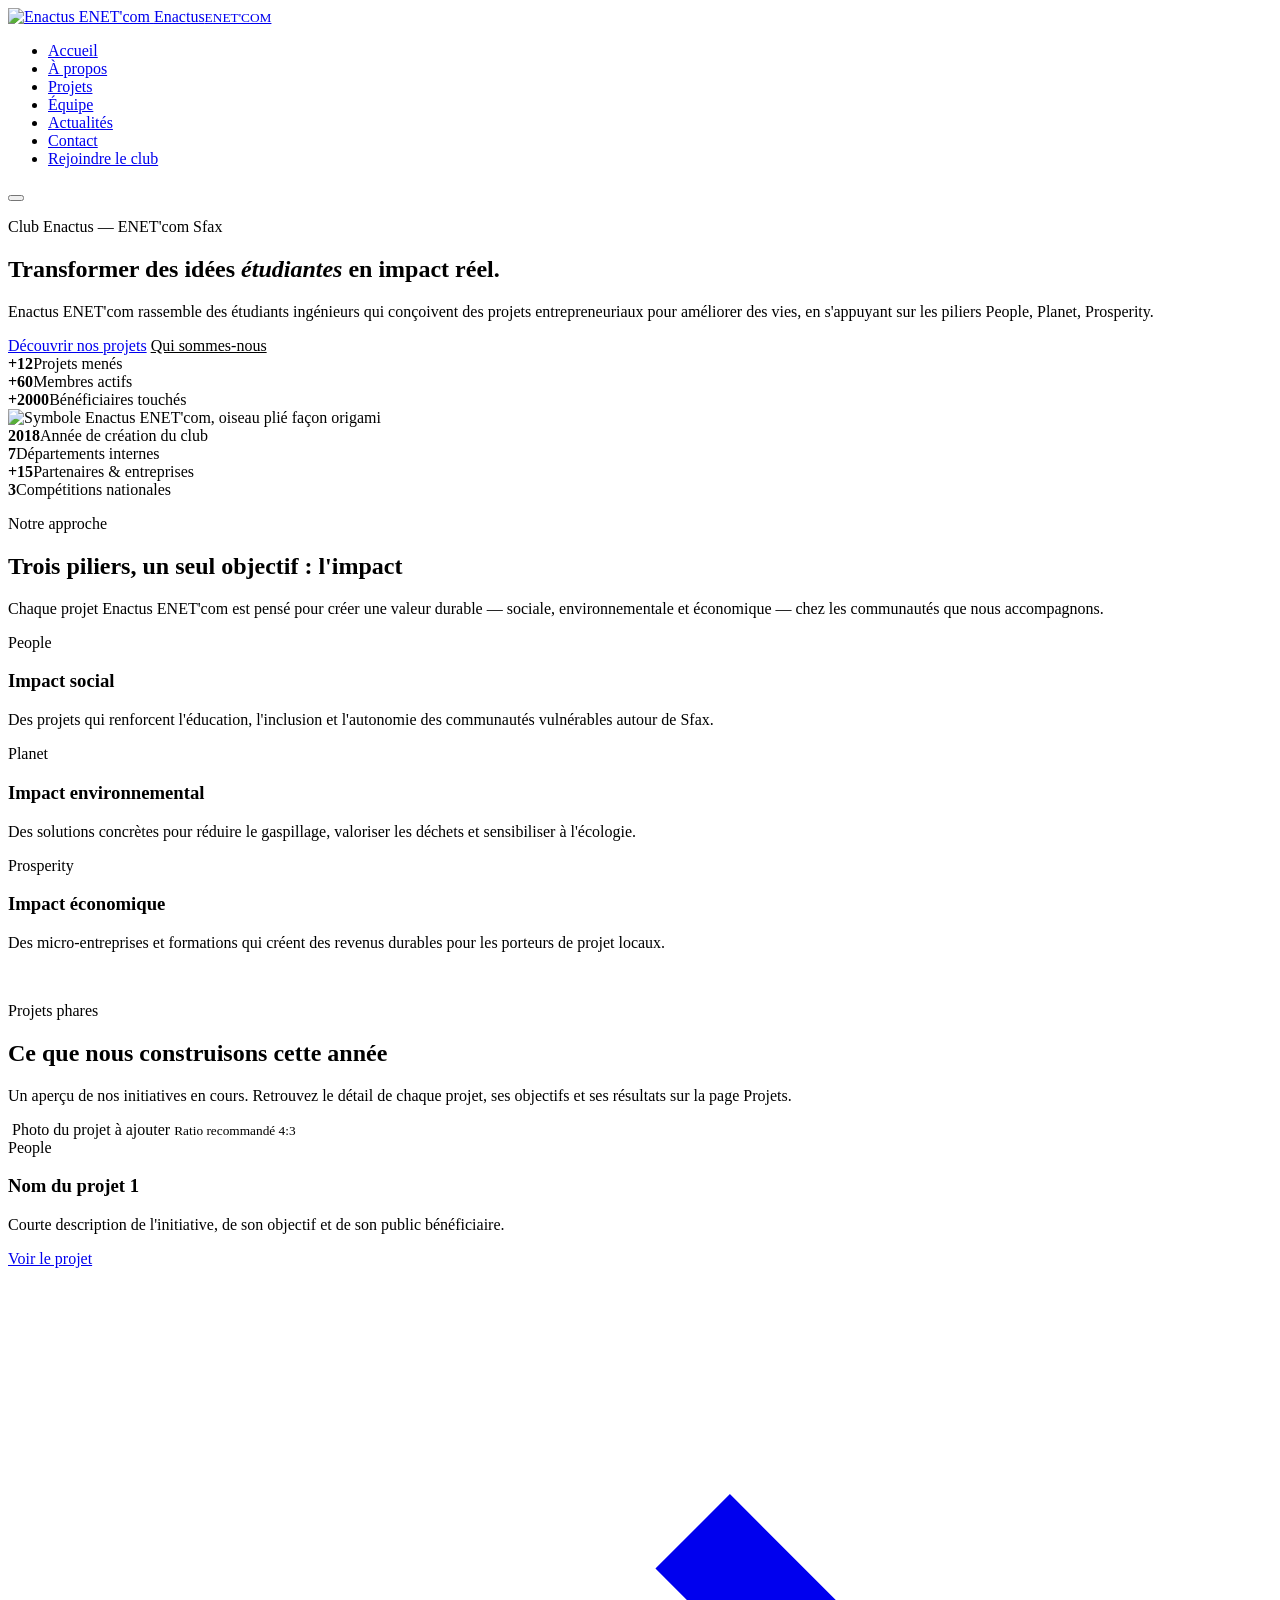
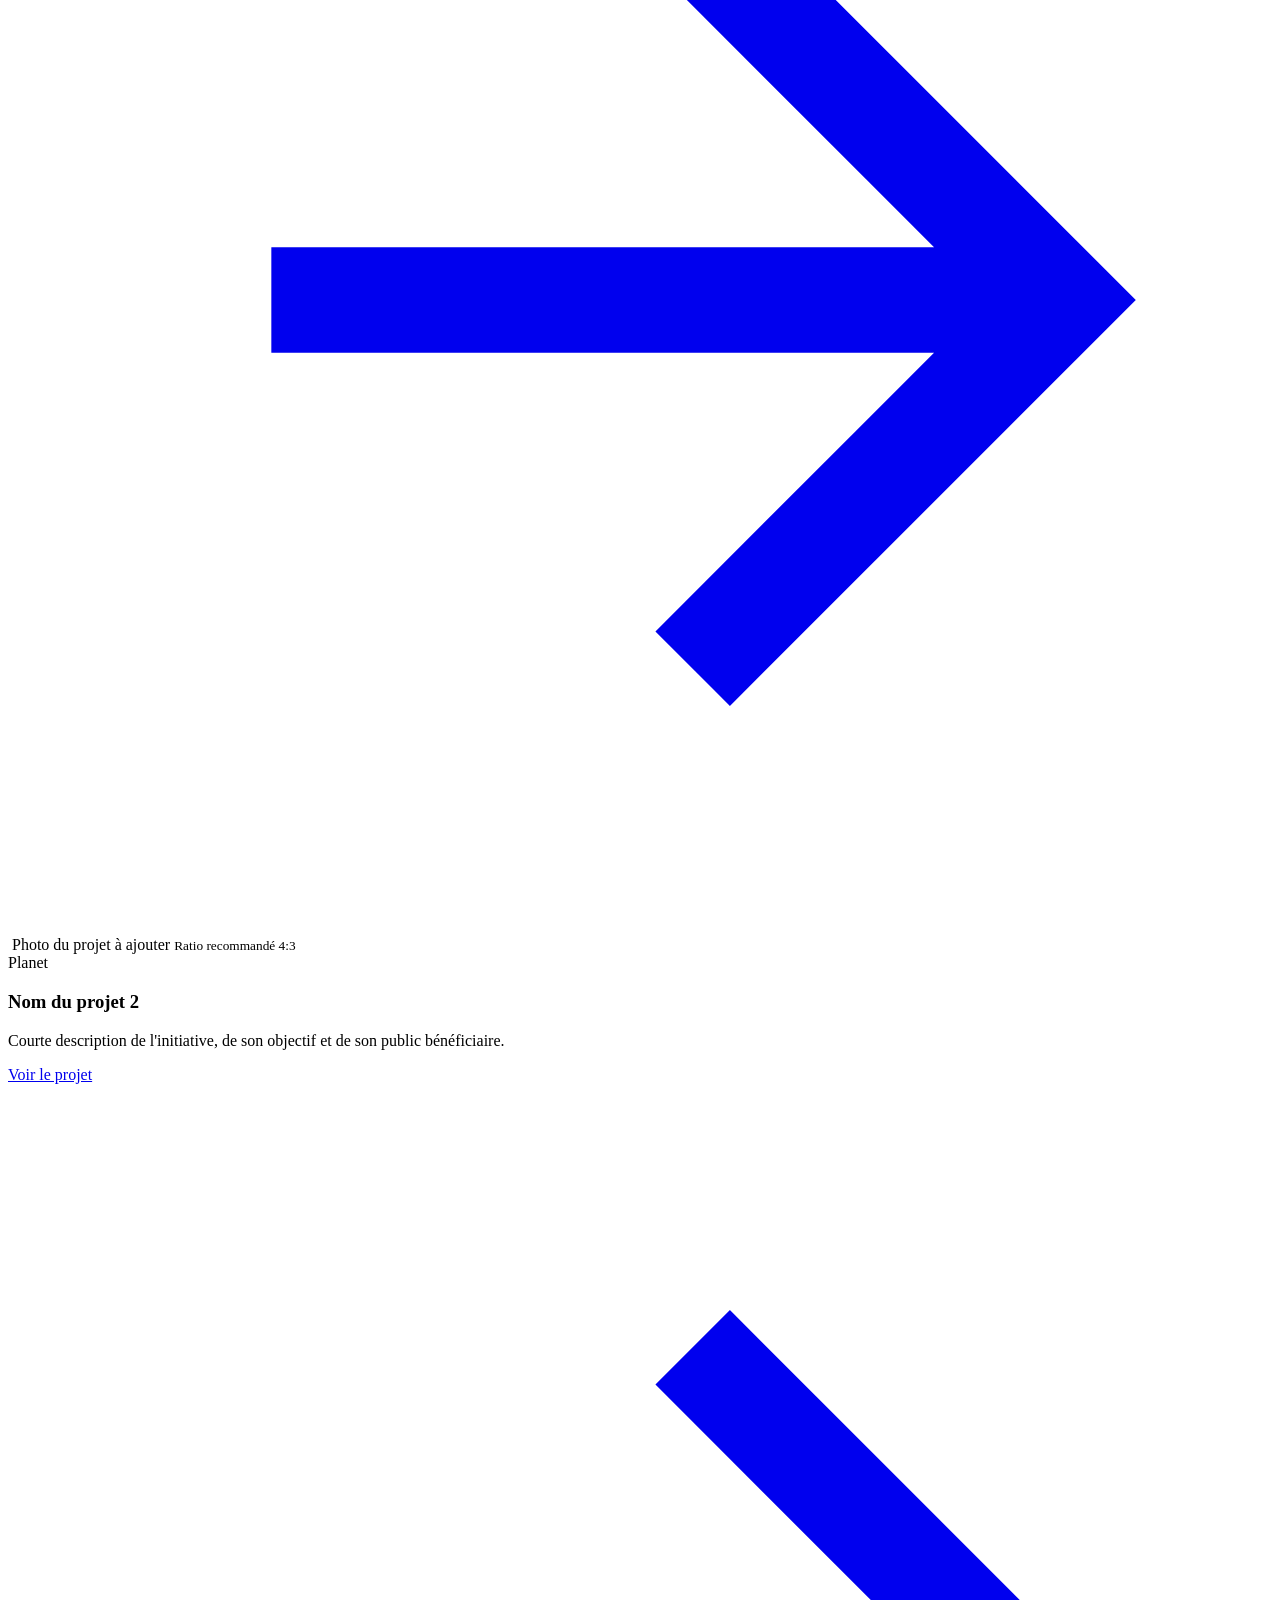
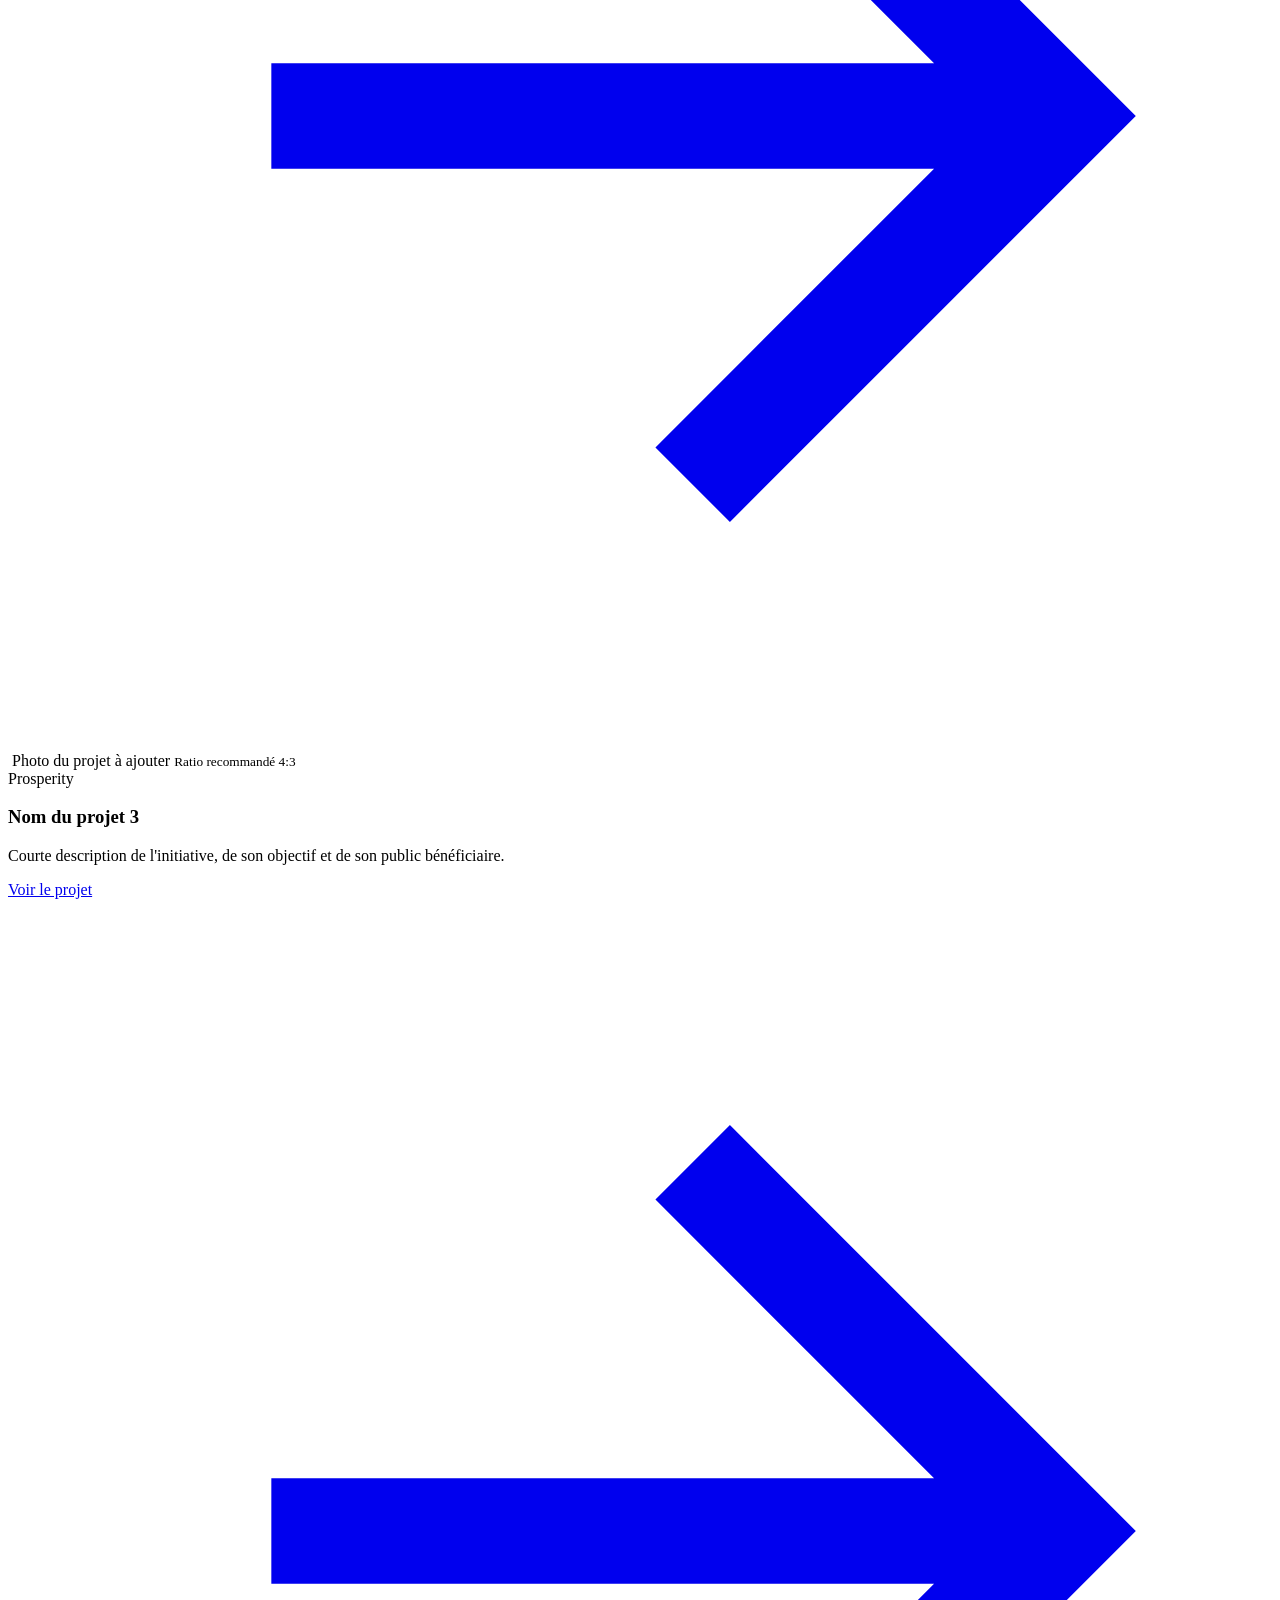
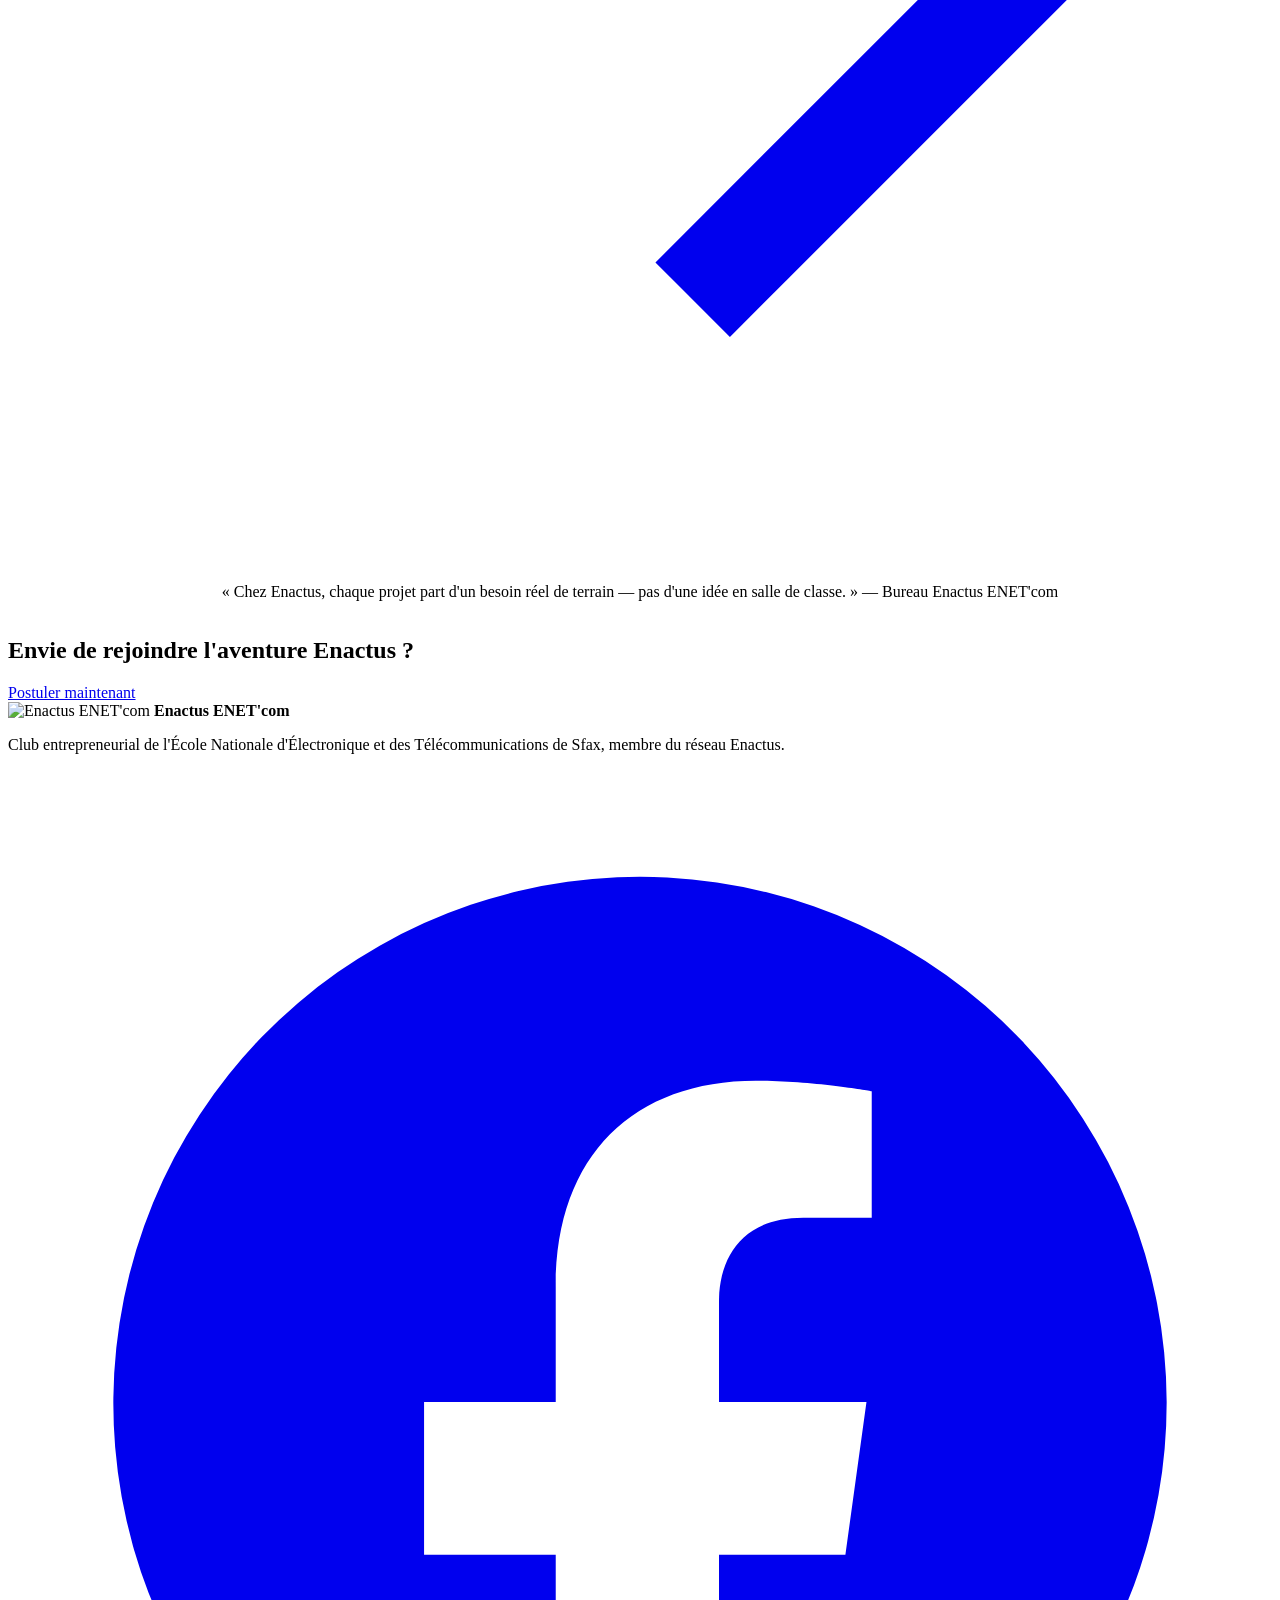
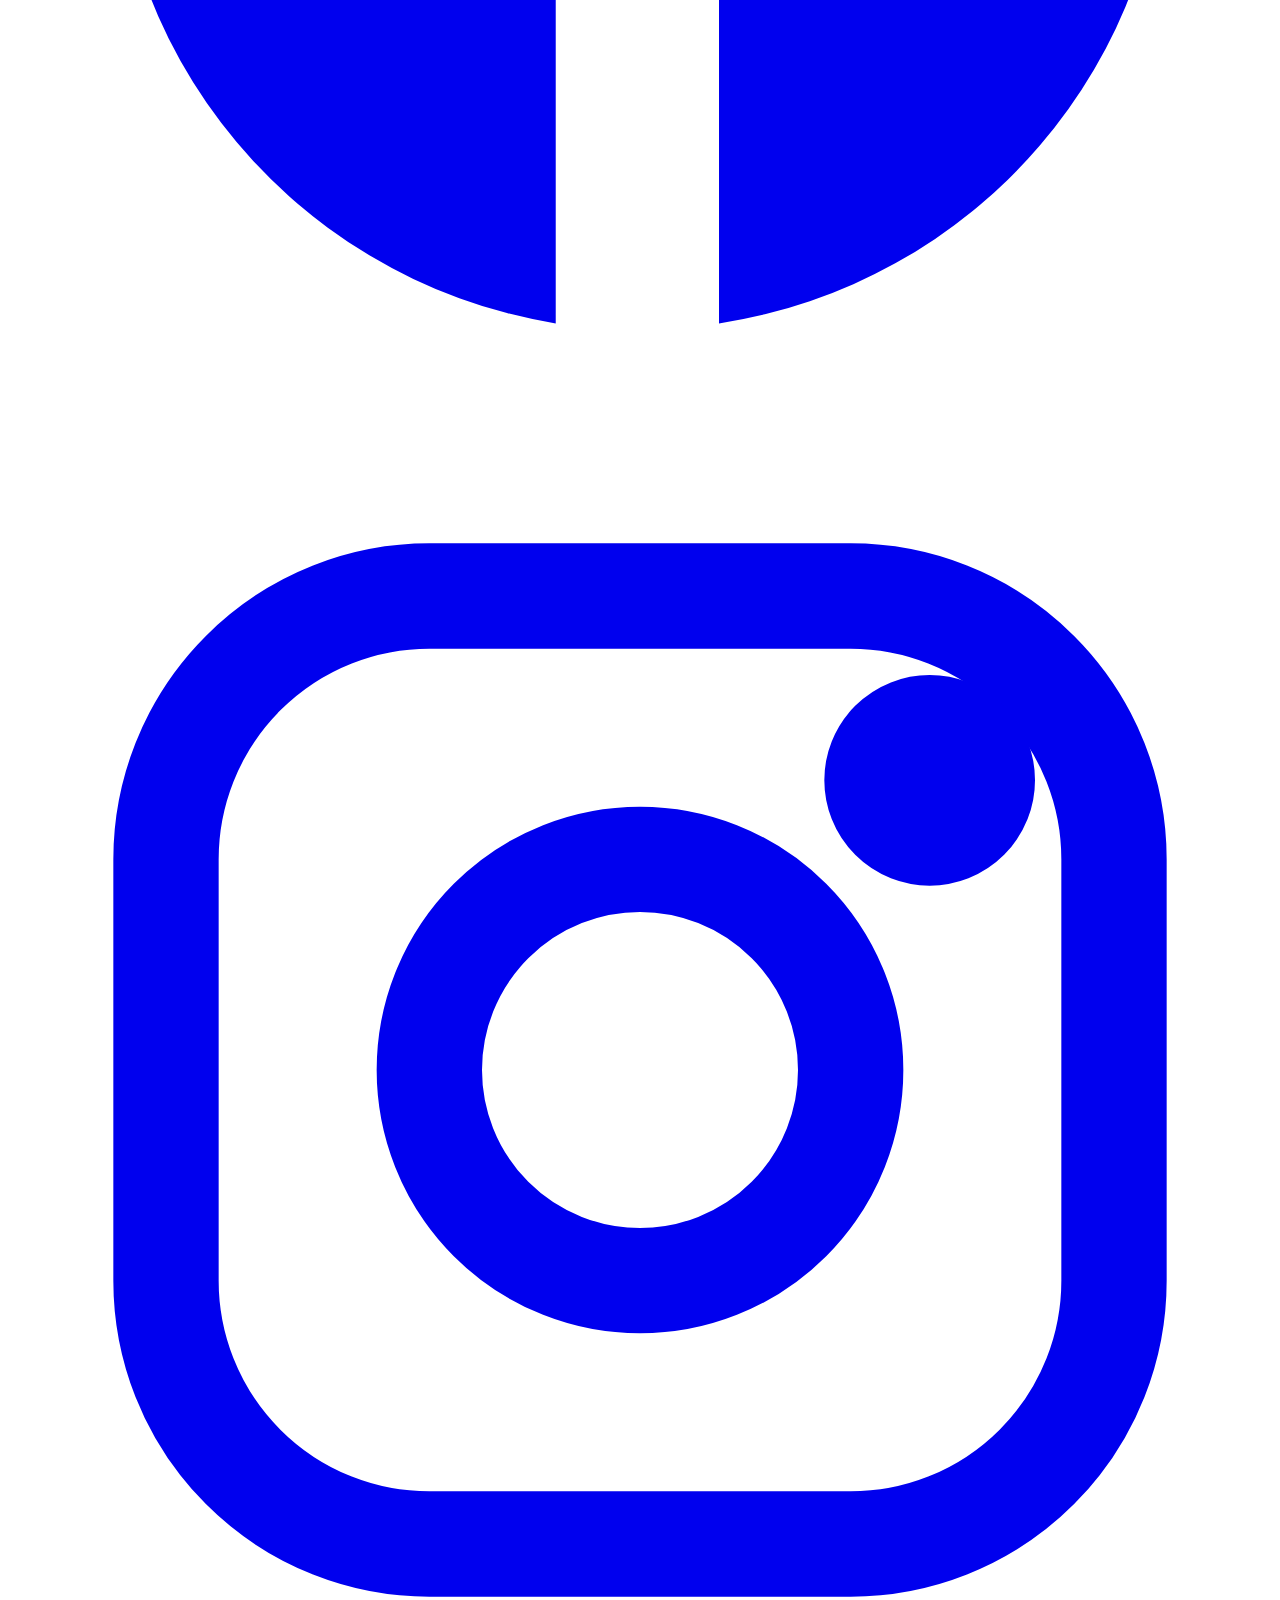
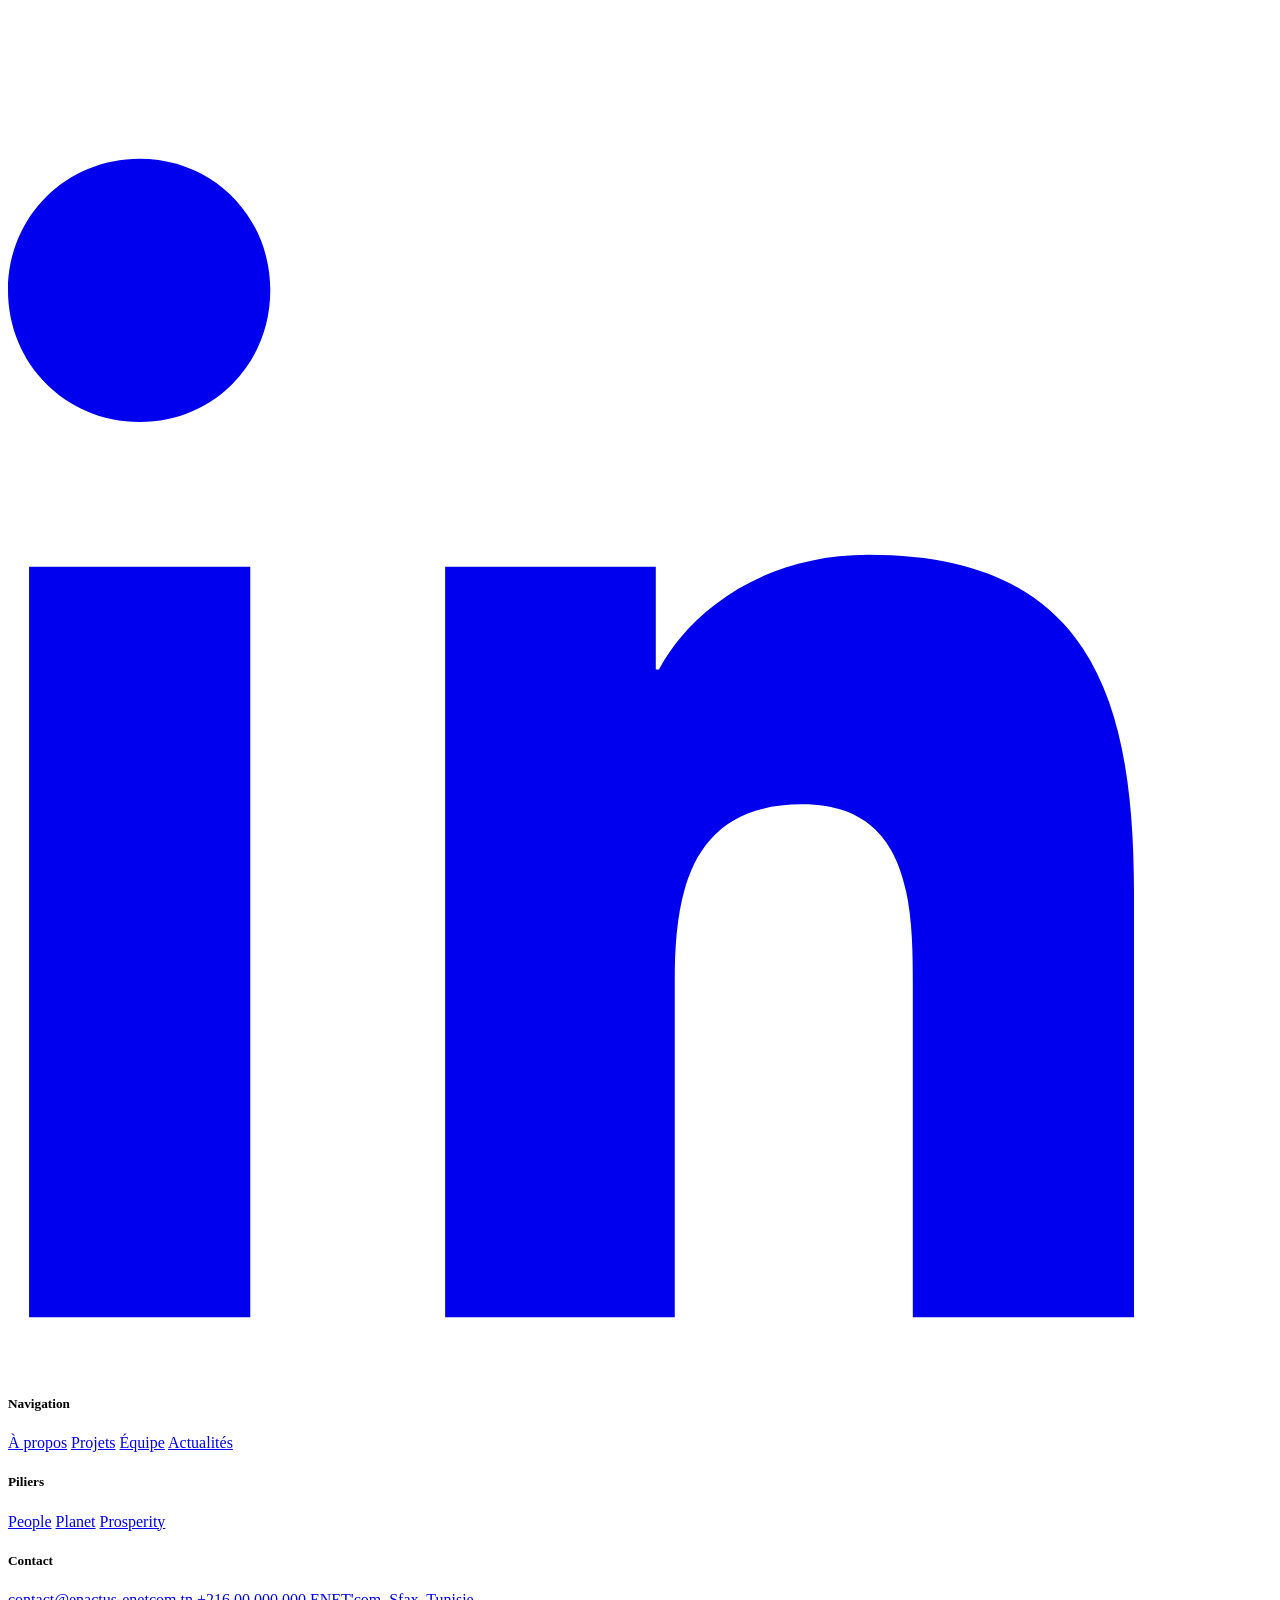
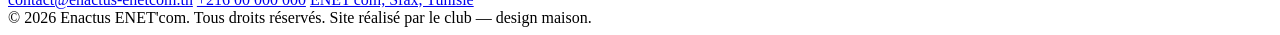
==== index.html @ 58b476f0 "Add files via upload" ====
<!DOCTYPE html>
<html lang="fr">
<head>
<meta charset="UTF-8">
<meta name="viewport" content="width=device-width, initial-scale=1.0">
<title>Enactus ENET'com — Entreprendre pour un impact durable</title>
<meta name="description" content="Enactus ENET'com, le club entrepreneurial de l'École Nationale d'Électronique et des Télécommunications de Sfax. Des projets à impact social, environnemental et économique.">
<link rel="icon" href="assets/bird-flat.png">
<link rel="preconnect" href="https://fonts.googleapis.com">
<link href="https://fonts.googleapis.com/css2?family=Space+Grotesk:wght@500;600;700&family=Inter:wght@400;500;600;700&display=swap" rel="stylesheet">
<link rel="stylesheet" href="css/style.css">
</head>
<body>

<header class="site-header">
  <nav class="nav">
    <a href="index.html" class="brand">
      <img src="assets/birdlogo.png" alt="Enactus ENET'com">
      <span class="brand-name">Enactus<small>ENET'COM</small></span>
    </a>
    <ul class="nav-links">
      <li><a href="index.html" class="active">Accueil</a></li>
      <li><a href="about.html">À propos</a></li>
      <li><a href="projects.html">Projets</a></li>
      <li><a href="team.html">Équipe</a></li>
      <li><a href="events.html">Actualités</a></li>
      <li><a href="contact.html">Contact</a></li>
      <li class="nav-cta"><a href="contact.html#join" class="btn btn-primary">Rejoindre le club</a></li>
    </ul>
    <button class="nav-toggle" aria-label="Menu"><span></span><span></span><span></span></button>
  </nav>
</header>

<!-- HERO -->
<section class="hero">
  <div class="container hero-grid">
    <div>
      <p class="eyebrow" style="color:var(--yellow)">Club Enactus — ENET'com Sfax</p>
      <h1>Transformer des idées <em>étudiantes</em> en impact réel.</h1>
      <p class="lead">Enactus ENET'com rassemble des étudiants ingénieurs qui conçoivent des projets entrepreneuriaux pour améliorer des vies, en s'appuyant sur les piliers People, Planet, Prosperity.</p>
      <div class="hero-actions">
        <a href="projects.html" class="btn btn-light">Découvrir nos projets</a>
        <a href="about.html" class="btn btn-ghost" style="color:var(--paper); border-color:#4A4632;">Qui sommes-nous</a>
      </div>
      <div class="hero-stats">
        <div><strong>+12</strong><span>Projets menés</span></div>
        <div><strong>+60</strong><span>Membres actifs</span></div>
        <div><strong>+2000</strong><span>Bénéficiaires touchés</span></div>
      </div>
    </div>
    <div class="hero-art">
      <img src="assets/birdlogo_WHITE.png" alt="Symbole Enactus ENET'com, oiseau plié façon origami">
    </div>
  </div>
</section>

<!-- STATS BAR -->
<div class="stats-bar">
  <div><strong>2018</strong><span>Année de création du club</span></div>
  <div><strong>7</strong><span>Départements internes</span></div>
  <div><strong>+15</strong><span>Partenaires &amp; entreprises</span></div>
  <div><strong>3</strong><span>Compétitions nationales</span></div>
</div>

<!-- PILLARS -->
<section class="section">
  <div class="container">
    <div class="section-head reveal">
      <p class="eyebrow">Notre approche</p>
      <h2>Trois piliers, un seul objectif : l'impact</h2>
      <p>Chaque projet Enactus ENET'com est pensé pour créer une valeur durable — sociale, environnementale et économique — chez les communautés que nous accompagnons.</p>
    </div>
    <div class="pillars-grid">
      <div class="fold-card pillar people reveal">
        <span class="tag">People</span>
        <h3>Impact social</h3>
        <p>Des projets qui renforcent l'éducation, l'inclusion et l'autonomie des communautés vulnérables autour de Sfax.</p>
      </div>
      <div class="fold-card pillar planet reveal">
        <span class="tag">Planet</span>
        <h3>Impact environnemental</h3>
        <p>Des solutions concrètes pour réduire le gaspillage, valoriser les déchets et sensibiliser à l'écologie.</p>
      </div>
      <div class="fold-card pillar prosperity reveal">
        <span class="tag">Prosperity</span>
        <h3>Impact économique</h3>
        <p>Des micro-entreprises et formations qui créent des revenus durables pour les porteurs de projet locaux.</p>
      </div>
    </div>
  </div>
</section>

<div class="divider-bird"><img src="assets/bird-flat.png" alt=""></div>

<!-- FEATURED PROJECTS -->
<section class="section alt">
  <div class="container">
    <div class="section-head reveal">
      <p class="eyebrow">Projets phares</p>
      <h2>Ce que nous construisons cette année</h2>
      <p>Un aperçu de nos initiatives en cours. Retrouvez le détail de chaque projet, ses objectifs et ses résultats sur la page Projets.</p>
    </div>
    <div class="card-grid">
      <article class="card reveal">
        <div class="placeholder">
          <img class="ph-icon" src="assets/bird-flat.png" alt="">
          <span>Photo du projet à ajouter</span>
          <small>Ratio recommandé 4:3</small>
        </div>
        <div class="card-body">
          <span class="card-cat">People</span>
          <h3>Nom du projet 1</h3>
          <p>Courte description de l'initiative, de son objectif et de son public bénéficiaire.</p>
          <a href="projects.html" class="card-link">Voir le projet
            <svg viewBox="0 0 24 24" fill="none" stroke="currentColor" stroke-width="2"><path d="M5 12h14M13 5l7 7-7 7"/></svg>
          </a>
        </div>
      </article>
      <article class="card reveal">
        <div class="placeholder">
          <img class="ph-icon" src="assets/bird-flat.png" alt="">
          <span>Photo du projet à ajouter</span>
          <small>Ratio recommandé 4:3</small>
        </div>
        <div class="card-body">
          <span class="card-cat">Planet</span>
          <h3>Nom du projet 2</h3>
          <p>Courte description de l'initiative, de son objectif et de son public bénéficiaire.</p>
          <a href="projects.html" class="card-link">Voir le projet
            <svg viewBox="0 0 24 24" fill="none" stroke="currentColor" stroke-width="2"><path d="M5 12h14M13 5l7 7-7 7"/></svg>
          </a>
        </div>
      </article>
      <article class="card reveal">
        <div class="placeholder">
          <img class="ph-icon" src="assets/bird-flat.png" alt="">
          <span>Photo du projet à ajouter</span>
          <small>Ratio recommandé 4:3</small>
        </div>
        <div class="card-body">
          <span class="card-cat">Prosperity</span>
          <h3>Nom du projet 3</h3>
          <p>Courte description de l'initiative, de son objectif et de son public bénéficiaire.</p>
          <a href="projects.html" class="card-link">Voir le projet
            <svg viewBox="0 0 24 24" fill="none" stroke="currentColor" stroke-width="2"><path d="M5 12h14M13 5l7 7-7 7"/></svg>
          </a>
        </div>
      </article>
    </div>
  </div>
</section>

<!-- QUOTE -->
<section class="section">
  <div class="container text-center reveal" style="display:flex; justify-content:center;">
    <blockquote class="quote-block">
      « Chez Enactus, chaque projet part d'un besoin réel de terrain — pas d'une idée en salle de classe. »
      <span>— Bureau Enactus ENET'com</span>
    </blockquote>
  </div>
</section>

<!-- CTA -->
<section class="cta-banner">
  <div class="container">
    <h2>Envie de rejoindre l'aventure Enactus ?</h2>
    <a href="contact.html#join" class="btn btn-primary">Postuler maintenant</a>
  </div>
</section>

<footer class="site-footer">
  <div class="container">
    <div class="footer-grid">
      <div>
        <div class="footer-brand">
          <img src="assets/birdlogo_WHITE.png" alt="Enactus ENET'com">
          <strong>Enactus ENET'com</strong>
        </div>
        <p>Club entrepreneurial de l'École Nationale d'Électronique et des Télécommunications de Sfax, membre du réseau Enactus.</p>
        <div class="footer-socials">
          <a href="#" aria-label="Facebook"><svg viewBox="0 0 24 24" fill="currentColor"><path d="M22 12a10 10 0 1 0-11.6 9.9v-7H7.9V12h2.5V9.8c0-2.5 1.5-3.9 3.8-3.9 1.1 0 2.2.2 2.2.2v2.4h-1.3c-1.2 0-1.6.8-1.6 1.6V12h2.8l-.4 2.9h-2.4v7A10 10 0 0 0 22 12"/></svg></a>
          <a href="#" aria-label="Instagram"><svg viewBox="0 0 24 24" fill="none" stroke="currentColor" stroke-width="2"><rect x="3" y="3" width="18" height="18" rx="5"/><circle cx="12" cy="12" r="4"/><circle cx="17.5" cy="6.5" r="1"/></svg></a>
          <a href="#" aria-label="LinkedIn"><svg viewBox="0 0 24 24" fill="currentColor"><path d="M4.98 3.5C4.98 4.9 3.9 6 2.5 6S0 4.9 0 3.5 1.1 1 2.5 1s2.48 1.1 2.48 2.5zM.4 8.75h4.2V23H.4V8.75zM8.3 8.75h4v1.95h.06c.56-1.06 1.93-2.18 3.98-2.18 4.26 0 5.04 2.8 5.04 6.44V23h-4.2v-6.3c0-1.5-.03-3.44-2.1-3.44-2.1 0-2.42 1.64-2.42 3.33V23H8.3V8.75z"/></svg></a>
        </div>
      </div>
      <div>
        <h5>Navigation</h5>
        <a href="about.html">À propos</a>
        <a href="projects.html">Projets</a>
        <a href="team.html">Équipe</a>
        <a href="events.html">Actualités</a>
      </div>
      <div>
        <h5>Piliers</h5>
        <a href="about.html#people">People</a>
        <a href="about.html#planet">Planet</a>
        <a href="about.html#prosperity">Prosperity</a>
      </div>
      <div>
        <h5>Contact</h5>
        <a href="mailto:contact@enactus-enetcom.tn">contact@enactus-enetcom.tn</a>
        <a href="tel:+21600000000">+216 00 000 000</a>
        <a href="contact.html">ENET'com, Sfax, Tunisie</a>
      </div>
    </div>
    <div class="footer-bottom">
      <span>© 2026 Enactus ENET'com. Tous droits réservés.</span>
      <span>Site réalisé par le club — design maison.</span>
    </div>
  </div>
</footer>

<script src="js/script.js"></script>
</body>
</html>
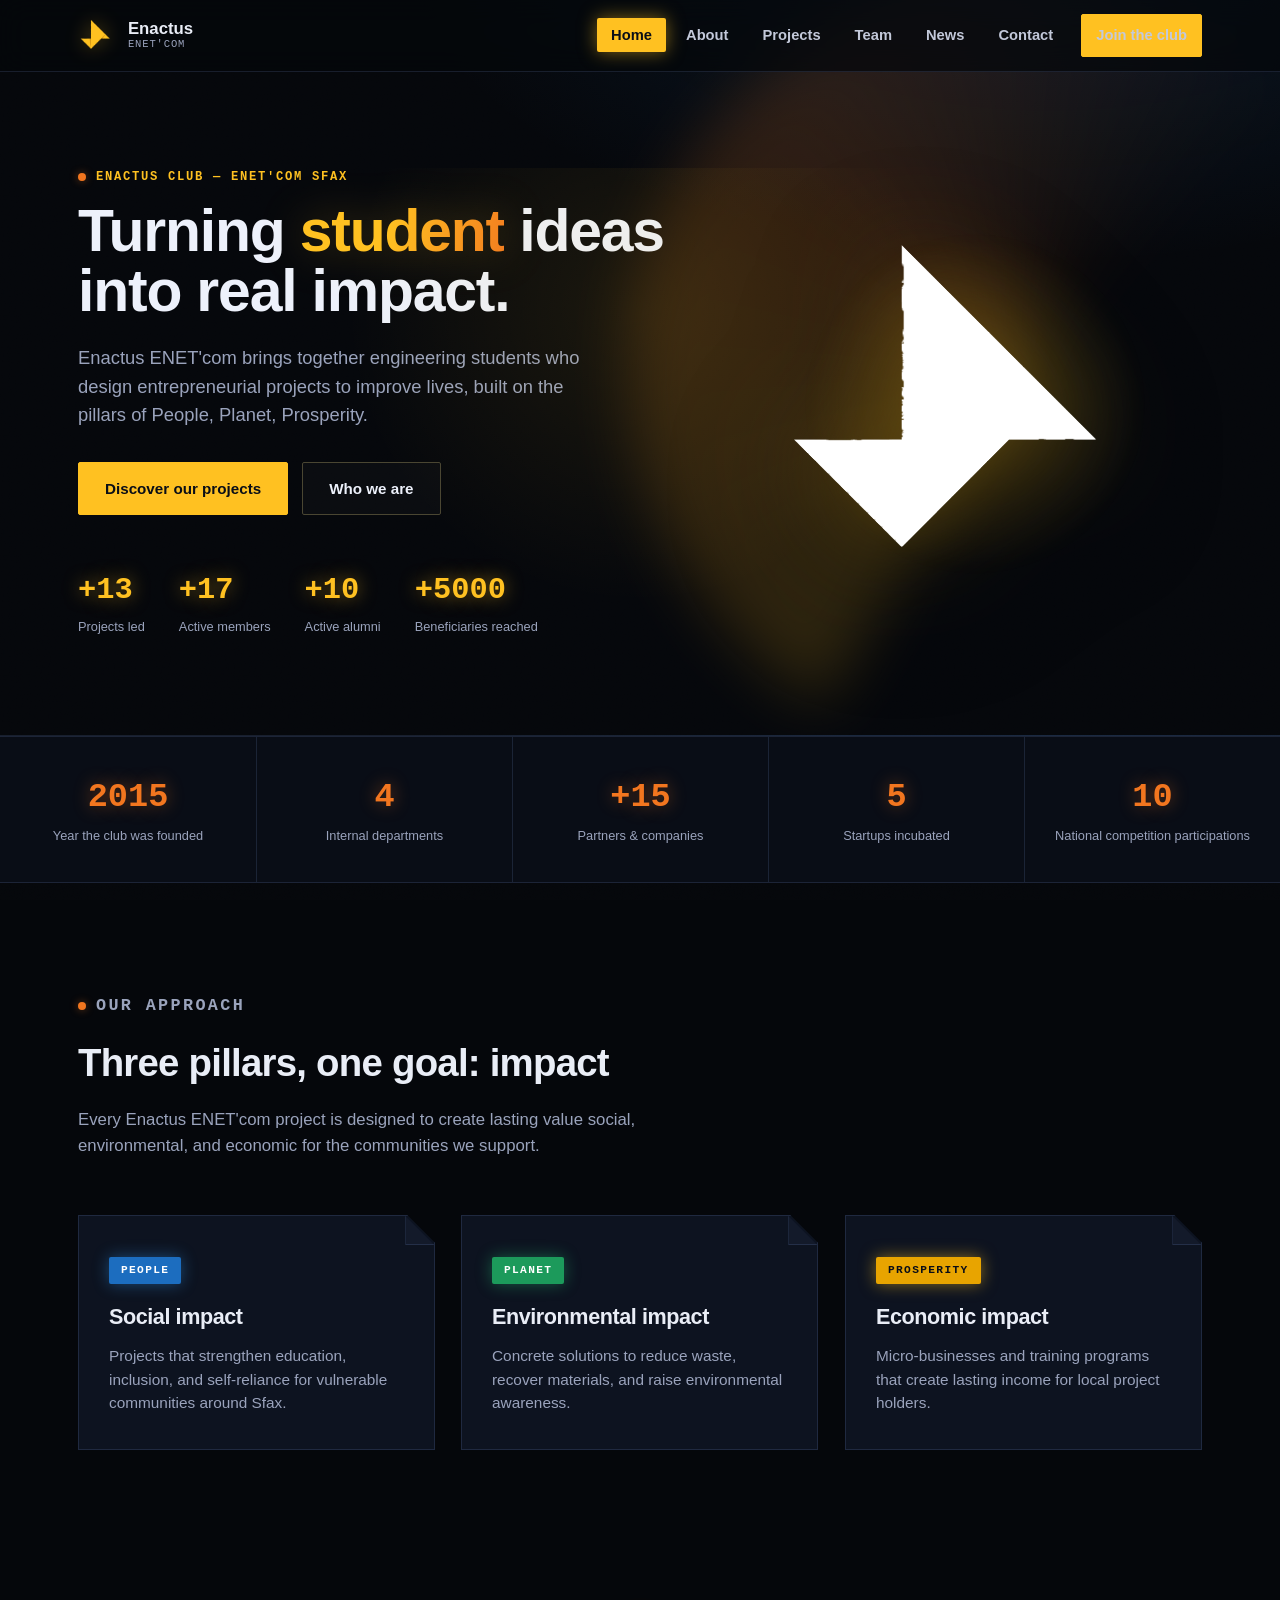
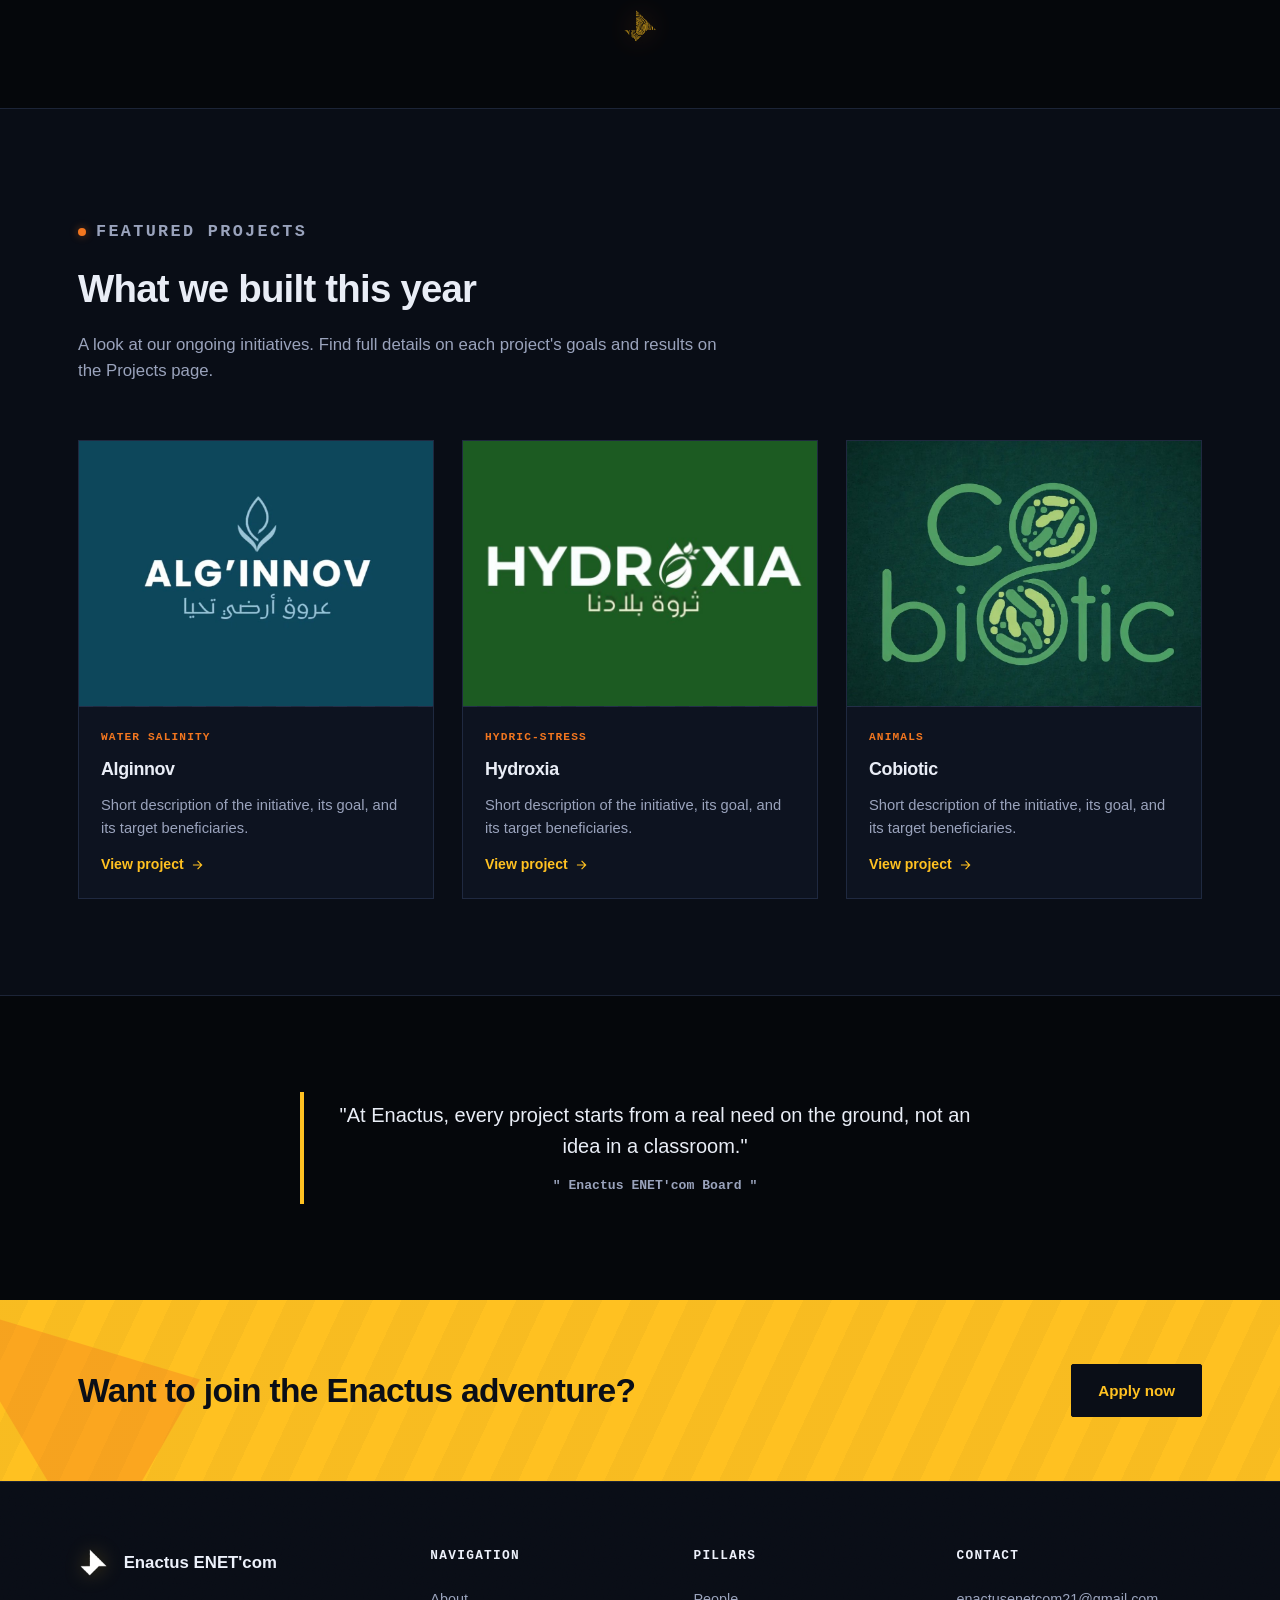
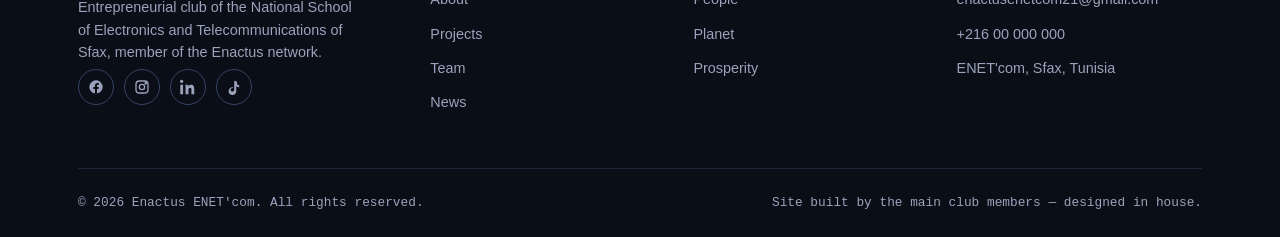
==== commit 48306652: "Add files via upload" ====
--- a/index.html
+++ b/index.html
@@ -1,10 +1,10 @@
 <!DOCTYPE html>
-<html lang="fr">
+<html lang="en">
 <head>
 <meta charset="UTF-8">
 <meta name="viewport" content="width=device-width, initial-scale=1.0">
-<title>Enactus ENET'com — Entreprendre pour un impact durable</title>
-<meta name="description" content="Enactus ENET'com, le club entrepreneurial de l'École Nationale d'Électronique et des Télécommunications de Sfax. Des projets à impact social, environnemental et économique.">
+<title>Enactus ENET'com — Entrepreneurship for Lasting Impact</title>
+<meta name="description" content="Enactus ENET'com, the entrepreneurial club of the National School of Electronics and Telecommunications of Sfax. Projects with social, environmental, and economic impact.">
 <link rel="icon" href="assets/bird-flat.png">
 <link rel="preconnect" href="https://fonts.googleapis.com">
 <link href="https://fonts.googleapis.com/css2?family=Space+Grotesk:wght@500;600;700&family=Inter:wght@400;500;600;700&display=swap" rel="stylesheet">
@@ -19,13 +19,13 @@
       <span class="brand-name">Enactus<small>ENET'COM</small></span>
     </a>
     <ul class="nav-links">
-      <li><a href="index.html" class="active">Accueil</a></li>
-      <li><a href="about.html">À propos</a></li>
-      <li><a href="projects.html">Projets</a></li>
-      <li><a href="team.html">Équipe</a></li>
-      <li><a href="events.html">Actualités</a></li>
+      <li><a href="index.html" class="active">Home</a></li>
+      <li><a href="about.html">About</a></li>
+      <li><a href="projects.html">Projects</a></li>
+      <li><a href="team.html">Team</a></li>
+      <li><a href="events.html">News</a></li>
       <li><a href="contact.html">Contact</a></li>
-      <li class="nav-cta"><a href="contact.html#join" class="btn btn-primary">Rejoindre le club</a></li>
+      <li class="nav-cta"><a href="contact.html#join" class="btn btn-primary">Join the club</a></li>
     </ul>
     <button class="nav-toggle" aria-label="Menu"><span></span><span></span><span></span></button>
   </nav>
@@ -35,56 +35,58 @@
 <section class="hero">
   <div class="container hero-grid">
     <div>
-      <p class="eyebrow" style="color:var(--yellow)">Club Enactus — ENET'com Sfax</p>
-      <h1>Transformer des idées <em>étudiantes</em> en impact réel.</h1>
-      <p class="lead">Enactus ENET'com rassemble des étudiants ingénieurs qui conçoivent des projets entrepreneuriaux pour améliorer des vies, en s'appuyant sur les piliers People, Planet, Prosperity.</p>
+      <p class="eyebrow" style="color:var(--yellow)">Enactus Club — ENET'com Sfax</p>
+      <h1>Turning <em>student</em> ideas into real impact.</h1>
+      <p class="lead">Enactus ENET'com brings together engineering students who design entrepreneurial projects to improve lives, built on the pillars of People, Planet, Prosperity.</p>
       <div class="hero-actions">
-        <a href="projects.html" class="btn btn-light">Découvrir nos projets</a>
-        <a href="about.html" class="btn btn-ghost" style="color:var(--paper); border-color:#4A4632;">Qui sommes-nous</a>
+        <a href="projects.html" class="btn btn-light">Discover our projects</a>
+        <a href="about.html" class="btn btn-ghost" style="color:var(--paper); border-color:#4A4632;">Who we are</a>
       </div>
       <div class="hero-stats">
-        <div><strong>+12</strong><span>Projets menés</span></div>
-        <div><strong>+60</strong><span>Membres actifs</span></div>
-        <div><strong>+2000</strong><span>Bénéficiaires touchés</span></div>
+        <div><strong>+13</strong><span>Projects led</span></div>
+        <div><strong>+17</strong><span>Active members</span></div>
+        <div><strong>+10</strong><span>Active alumni</span></div>
+        <div><strong>+5000</strong><span>Beneficiaries reached</span></div>
       </div>
     </div>
     <div class="hero-art">
-      <img src="assets/birdlogo_WHITE.png" alt="Symbole Enactus ENET'com, oiseau plié façon origami">
+      <img src="assets/birdlogo_WHITE.png" alt="Enactus ENET'com symbol, an origami-folded bird">
     </div>
   </div>
 </section>
 
 <!-- STATS BAR -->
 <div class="stats-bar">
-  <div><strong>2018</strong><span>Année de création du club</span></div>
-  <div><strong>7</strong><span>Départements internes</span></div>
-  <div><strong>+15</strong><span>Partenaires &amp; entreprises</span></div>
-  <div><strong>3</strong><span>Compétitions nationales</span></div>
+  <div><strong>2015</strong><span>Year the club was founded</span></div>
+  <div><strong>4</strong><span>Internal departments</span></div>
+  <div><strong>+15</strong><span>Partners &amp; companies</span></div>
+  <div><strong>5</strong><span>Startups incubated</span></div>
+  <div><strong>10</strong><span>National competition participations</span></div>
 </div>
 
 <!-- PILLARS -->
 <section class="section">
   <div class="container">
     <div class="section-head reveal">
-      <p class="eyebrow">Notre approche</p>
-      <h2>Trois piliers, un seul objectif : l'impact</h2>
-      <p>Chaque projet Enactus ENET'com est pensé pour créer une valeur durable — sociale, environnementale et économique — chez les communautés que nous accompagnons.</p>
+      <p class="eyebrow">Our approach</p>
+      <h2>Three pillars, one goal: impact</h2>
+      <p>Every Enactus ENET'com project is designed to create lasting value social, environmental, and economic for the communities we support.</p>
     </div>
     <div class="pillars-grid">
       <div class="fold-card pillar people reveal">
         <span class="tag">People</span>
-        <h3>Impact social</h3>
-        <p>Des projets qui renforcent l'éducation, l'inclusion et l'autonomie des communautés vulnérables autour de Sfax.</p>
+        <h3>Social impact</h3>
+        <p>Projects that strengthen education, inclusion, and self-reliance for vulnerable communities around Sfax.</p>
       </div>
       <div class="fold-card pillar planet reveal">
         <span class="tag">Planet</span>
-        <h3>Impact environnemental</h3>
-        <p>Des solutions concrètes pour réduire le gaspillage, valoriser les déchets et sensibiliser à l'écologie.</p>
+        <h3>Environmental impact</h3>
+        <p>Concrete solutions to reduce waste, recover materials, and raise environmental awareness.</p>
       </div>
       <div class="fold-card pillar prosperity reveal">
         <span class="tag">Prosperity</span>
-        <h3>Impact économique</h3>
-        <p>Des micro-entreprises et formations qui créent des revenus durables pour les porteurs de projet locaux.</p>
+        <h3>Economic impact</h3>
+        <p>Micro-businesses and training programs that create lasting income for local project holders.</p>
       </div>
     </div>
   </div>
@@ -96,56 +98,51 @@
 <section class="section alt">
   <div class="container">
     <div class="section-head reveal">
-      <p class="eyebrow">Projets phares</p>
-      <h2>Ce que nous construisons cette année</h2>
-      <p>Un aperçu de nos initiatives en cours. Retrouvez le détail de chaque projet, ses objectifs et ses résultats sur la page Projets.</p>
+      <p class="eyebrow">Featured projects</p>
+      <h2>What we built this year</h2>
+      <p>A look at our ongoing initiatives. Find full details on each project's goals and results on the Projects page.</p>
     </div>
     <div class="card-grid">
       <article class="card reveal">
         <div class="placeholder">
-          <img class="ph-icon" src="assets/bird-flat.png" alt="">
-          <span>Photo du projet à ajouter</span>
-          <small>Ratio recommandé 4:3</small>
+          <img class="project-photo" src="assets/alg.jpg" alt="Alginnov project">
         </div>
         <div class="card-body">
-          <span class="card-cat">People</span>
-          <h3>Nom du projet 1</h3>
-          <p>Courte description de l'initiative, de son objectif et de son public bénéficiaire.</p>
-          <a href="projects.html" class="card-link">Voir le projet
+          <span class="card-cat">Water salinity</span>
+          <h3>Alginnov</h3>
+          <p>Short description of the initiative, its goal, and its target beneficiaries.</p>
+          <a href="projects.html" class="card-link">View project
             <svg viewBox="0 0 24 24" fill="none" stroke="currentColor" stroke-width="2"><path d="M5 12h14M13 5l7 7-7 7"/></svg>
           </a>
         </div>
       </article>
       <article class="card reveal">
         <div class="placeholder">
-          <img class="ph-icon" src="assets/bird-flat.png" alt="">
-          <span>Photo du projet à ajouter</span>
-          <small>Ratio recommandé 4:3</small>
+          <img class="project-photo" src="assets/hyd.jpg" alt="Hydroxia project">
         </div>
         <div class="card-body">
-          <span class="card-cat">Planet</span>
-          <h3>Nom du projet 2</h3>
-          <p>Courte description de l'initiative, de son objectif et de son public bénéficiaire.</p>
-          <a href="projects.html" class="card-link">Voir le projet
+          <span class="card-cat">Hydric-Stress</span>
+          <h3>Hydroxia</h3>
+          <p>Short description of the initiative, its goal, and its target beneficiaries.</p>
+          <a href="projects.html" class="card-link">View project
             <svg viewBox="0 0 24 24" fill="none" stroke="currentColor" stroke-width="2"><path d="M5 12h14M13 5l7 7-7 7"/></svg>
           </a>
         </div>
       </article>
       <article class="card reveal">
         <div class="placeholder">
-          <img class="ph-icon" src="assets/bird-flat.png" alt="">
-          <span>Photo du projet à ajouter</span>
-          <small>Ratio recommandé 4:3</small>
+          <img class="project-photo" src="assets/cob.jpg" alt="Biotic project">
         </div>
         <div class="card-body">
-          <span class="card-cat">Prosperity</span>
-          <h3>Nom du projet 3</h3>
-          <p>Courte description de l'initiative, de son objectif et de son public bénéficiaire.</p>
-          <a href="projects.html" class="card-link">Voir le projet
+          <span class="card-cat">Animals</span>
+          <h3>Cobiotic</h3>
+          <p>Short description of the initiative, its goal, and its target beneficiaries.</p>
+          <a href="projects.html" class="card-link">View project
             <svg viewBox="0 0 24 24" fill="none" stroke="currentColor" stroke-width="2"><path d="M5 12h14M13 5l7 7-7 7"/></svg>
           </a>
         </div>
       </article>
+  
     </div>
   </div>
 </section>
@@ -154,8 +151,8 @@
 <section class="section">
   <div class="container text-center reveal" style="display:flex; justify-content:center;">
     <blockquote class="quote-block">
-      « Chez Enactus, chaque projet part d'un besoin réel de terrain — pas d'une idée en salle de classe. »
-      <span>— Bureau Enactus ENET'com</span>
+      "At Enactus, every project starts from a real need on the ground, not an idea in a classroom."
+      <span> " Enactus ENET'com Board "</span>
     </blockquote>
   </div>
 </section>
@@ -163,8 +160,8 @@
 <!-- CTA -->
 <section class="cta-banner">
   <div class="container">
-    <h2>Envie de rejoindre l'aventure Enactus ?</h2>
-    <a href="contact.html#join" class="btn btn-primary">Postuler maintenant</a>
+    <h2>Want to join the Enactus adventure?</h2>
+    <a href="contact.html#join" class="btn btn-primary">Apply now</a>
   </div>
 </section>
 
@@ -176,36 +173,37 @@
           <img src="assets/birdlogo_WHITE.png" alt="Enactus ENET'com">
           <strong>Enactus ENET'com</strong>
         </div>
-        <p>Club entrepreneurial de l'École Nationale d'Électronique et des Télécommunications de Sfax, membre du réseau Enactus.</p>
+        <p>Entrepreneurial club of the National School of Electronics and Telecommunications of Sfax, member of the Enactus network.</p>
         <div class="footer-socials">
-          <a href="#" aria-label="Facebook"><svg viewBox="0 0 24 24" fill="currentColor"><path d="M22 12a10 10 0 1 0-11.6 9.9v-7H7.9V12h2.5V9.8c0-2.5 1.5-3.9 3.8-3.9 1.1 0 2.2.2 2.2.2v2.4h-1.3c-1.2 0-1.6.8-1.6 1.6V12h2.8l-.4 2.9h-2.4v7A10 10 0 0 0 22 12"/></svg></a>
-          <a href="#" aria-label="Instagram"><svg viewBox="0 0 24 24" fill="none" stroke="currentColor" stroke-width="2"><rect x="3" y="3" width="18" height="18" rx="5"/><circle cx="12" cy="12" r="4"/><circle cx="17.5" cy="6.5" r="1"/></svg></a>
-          <a href="#" aria-label="LinkedIn"><svg viewBox="0 0 24 24" fill="currentColor"><path d="M4.98 3.5C4.98 4.9 3.9 6 2.5 6S0 4.9 0 3.5 1.1 1 2.5 1s2.48 1.1 2.48 2.5zM.4 8.75h4.2V23H.4V8.75zM8.3 8.75h4v1.95h.06c.56-1.06 1.93-2.18 3.98-2.18 4.26 0 5.04 2.8 5.04 6.44V23h-4.2v-6.3c0-1.5-.03-3.44-2.1-3.44-2.1 0-2.42 1.64-2.42 3.33V23H8.3V8.75z"/></svg></a>
+          <a href="https://www.facebook.com/EnactusEnetcomClub" aria-label="Facebook"><svg viewBox="0 0 24 24" fill="currentColor"><path d="M22 12a10 10 0 1 0-11.6 9.9v-7H7.9V12h2.5V9.8c0-2.5 1.5-3.9 3.8-3.9 1.1 0 2.2.2 2.2.2v2.4h-1.3c-1.2 0-1.6.8-1.6 1.6V12h2.8l-.4 2.9h-2.4v7A10 10 0 0 0 22 12"/></svg></a>
+          <a href="https://www.instagram.com/enactus.enetcom.tunisia/" aria-label="Instagram"><svg viewBox="0 0 24 24" fill="none" stroke="currentColor" stroke-width="2"><rect x="3" y="3" width="18" height="18" rx="5"/><circle cx="12" cy="12" r="4"/><circle cx="17.5" cy="6.5" r="1"/></svg></a>
+          <a href="https://www.linkedin.com/in/enactus-enet-com-21bb84222/" aria-label="LinkedIn"><svg viewBox="0 0 24 24" fill="currentColor"><path d="M4.98 3.5C4.98 4.9 3.9 6 2.5 6S0 4.9 0 3.5 1.1 1 2.5 1s2.48 1.1 2.48 2.5zM.4 8.75h4.2V23H.4V8.75zM8.3 8.75h4v1.95h.06c.56-1.06 1.93-2.18 3.98-2.18 4.26 0 5.04 2.8 5.04 6.44V23h-4.2v-6.3c0-1.5-.03-3.44-2.1-3.44-2.1 0-2.42 1.64-2.42 3.33V23H8.3V8.75z"/></svg></a>
+          <a href="https://www.tiktok.com/@enactusenetcom2" aria-label="TikTok"><svg viewBox="0 0 24 24" fill="currentColor"><path d="M16.6 5.8c-.7-.8-1.1-1.8-1.1-2.8h-3.2v13.2c0 1.5-1.2 2.7-2.7 2.7s-2.7-1.2-2.7-2.7 1.2-2.7 2.7-2.7c.3 0 .7.1 1 .2V12.4c-.3-.1-.7-.1-1-.1-3.2 0-5.8 2.6-5.8 5.9S6.4 24 9.6 24s5.8-2.6 5.8-5.8V11c1.3.9 2.8 1.4 4.4 1.4V9.2c-1.3 0-2.5-.5-3.2-1.4z"/></svg></a>
         </div>
       </div>
       <div>
         <h5>Navigation</h5>
-        <a href="about.html">À propos</a>
-        <a href="projects.html">Projets</a>
-        <a href="team.html">Équipe</a>
-        <a href="events.html">Actualités</a>
-      </div>
-      <div>
-        <h5>Piliers</h5>
+        <a href="about.html">About</a>
+        <a href="projects.html">Projects</a>
+        <a href="team.html">Team</a>
+        <a href="events.html">News</a>
+      </div>
+      <div>
+        <h5>Pillars</h5>
         <a href="about.html#people">People</a>
         <a href="about.html#planet">Planet</a>
         <a href="about.html#prosperity">Prosperity</a>
       </div>
       <div>
         <h5>Contact</h5>
-        <a href="mailto:contact@enactus-enetcom.tn">contact@enactus-enetcom.tn</a>
+        <a href="mailto:enactusenetcom21@gmail.com">enactusenetcom21@gmail.com</a>
         <a href="tel:+21600000000">+216 00 000 000</a>
-        <a href="contact.html">ENET'com, Sfax, Tunisie</a>
+        <a href="contact.html">ENET'com, Sfax, Tunisia</a>
       </div>
     </div>
     <div class="footer-bottom">
-      <span>© 2026 Enactus ENET'com. Tous droits réservés.</span>
-      <span>Site réalisé par le club — design maison.</span>
+      <span>© 2026 Enactus ENET'com. All rights reserved.</span>
+      <span>Site built by the main club members — designed in house.</span>
     </div>
   </div>
 </footer>
--- a/css/style.css
+++ b/css/style.css
@@ -0,0 +1,543 @@
+/* ===========================================================
+   ENACTUS ENET'COM — Design tokens
+   Thème : Dark / techy / futuriste
+   Palette de marque conservée : jaune, orange, bleu (People),
+   vert (Planet) — désormais utilisés comme accents néon sur fond sombre.
+   Signature : le "pli d'origami" — coin coupé en triangle,
+   clin d'œil au logo (oiseau plié) — réinterprété en bordure lumineuse.
+=========================================================== */
+:root{
+  --yellow: #FFC121;
+  --yellow-deep: #E8A400;
+  --orange: #F2761F;
+  --blue: #1C6DBF;
+  --blue-deep: #114A85;
+  --green: #1C9A5B;
+  --green-deep: #0F6E3E;
+
+  /* surfaces sombres */
+  --bg: #05070B;
+  --bg-alt: #090D16;
+  --surface: #0D1320;
+  --surface-2: #131A2A;
+
+  /* texte */
+  --text: #E9EDF6;
+  --grey: #9AA3BC;        /* texte secondaire (aussi référencé inline dans le HTML) */
+  --ink-soft: #C3C9DA;    /* texte tertiaire légèrement plus clair */
+  --paper: #EDF1FB;       /* alias clair, référencé inline dans le HTML pour texte sur fond sombre */
+
+  /* lignes / bordures techy */
+  --line: rgba(140,178,255,.14);
+  --line-strong: rgba(140,178,255,.32);
+
+  /* lueurs */
+  --glow-yellow: rgba(255,193,33,.5);
+  --glow-orange: rgba(242,118,31,.45);
+  --glow-blue: rgba(46,143,224,.45);
+  --glow-green: rgba(38,199,122,.4);
+
+  --display: "Space Grotesk", "Segoe UI", sans-serif;
+  --body: "Inter", "Segoe UI", sans-serif;
+  --mono: ui-monospace, "Cascadia Mono", "SF Mono", "Roboto Mono", Consolas, monospace;
+
+  --fold: 28px; /* taille du pli d'origami sur les cartes */
+  --radius: 4px;
+  --container: 1180px;
+  --noise:url("data:image/svg+xml,%3Csvg xmlns='http://www.w3.org/2000/svg' width='120' height='120'%3E%3Cfilter id='n'%3E%3CfeTurbulence type='fractalNoise' baseFrequency='0.85' numOctaves='2' stitchTiles='stitch'/%3E%3C/filter%3E%3Crect width='100%25' height='100%25' filter='url(%23n)'/%3E%3C/svg%3E");
+}
+
+*{ box-sizing:border-box; margin:0; padding:0; }
+html{ scroll-behavior:smooth; }
+body{
+  font-family:var(--body);
+  color:var(--text);
+  background:var(--bg);
+  line-height:1.55;
+  -webkit-font-smoothing:antialiased;
+  overflow-x:hidden;
+  cursor:url("../assets/cursor-bird.png") 20 20, auto;
+}
+a, button, .btn, input, select, textarea, .dept-tabs button, .filters button{
+  cursor:url("../assets/cursor-bird@2x.png") 20 20, pointer;
+}
+input, select, textarea{ cursor:url("../assets/cursor-bird.png") 20 20, text; }
+
+/* ---------- techy grid backdrop (fixed, whole page) ---------- */
+body::before{
+  content:""; position:fixed; inset:0; z-index:-2; pointer-events:none;
+  background-image:
+    linear-gradient(rgba(140,178,255,.05) 1px, transparent 1px),
+    linear-gradient(90deg, rgba(140,178,255,.05) 1px, transparent 1px);
+  background-size:30px 30px;
+  mask-image:radial-gradient(ellipse 90% 60% at 50% 0%, black, transparent 75%);
+  -webkit-mask-image:radial-gradient(ellipse 90% 60% at 50% 0%, black, transparent 75%);
+}
+body::after{
+  content:""; position:fixed; inset:0; z-index:-1; pointer-events:none; opacity:.035;
+  mix-blend-mode:overlay; background-image:var(--noise);
+}
+
+/* ---------- Giant background symbol: the brand's own origami bird, ----------
+   very low opacity, fixed to the viewport so it stays put while scrolling. */
+html::before{
+  content:""; position:fixed; inset:0; z-index:-3; pointer-events:none;
+  background-image:url("../assets/pika.png");
+  background-repeat:no-repeat;
+  background-position:center 42%;
+  background-size:800px 800px;
+  opacity:.06;
+  transform:rotate(-6deg);
+}
+@media (max-width:760px){
+  html::before{ background-size:900px 900px; }
+}
+
+/* ---------- Scroll progress bar (injected by JS) ---------- */
+.scroll-progress{
+  position:fixed; top:0; left:0; height:3px; width:0%; z-index:1200;
+  background:linear-gradient(90deg, var(--yellow), var(--orange));
+  box-shadow:0 0 12px var(--glow-orange);
+  transition:width .08s linear;
+}
+
+/* ---------- Grain overlay on key dark bands ---------- */
+.hero, .page-hero, .site-footer{ isolation:isolate; }
+.hero::before, .page-hero::before, .site-footer::before{
+  content:""; position:absolute; inset:0; pointer-events:none; z-index:0; opacity:.05;
+  mix-blend-mode:overlay; background-image:var(--noise);
+}
+.site-footer{ position:relative; }
+.site-footer .container{ position:relative; z-index:1; }
+
+img{ max-width:100%; display:block; }
+a{ color:inherit; text-decoration:none; }
+ul{ list-style:none; }
+.container{ max-width:var(--container); margin:0 auto; padding:0 28px; }
+h1,h2,h3,h4{ font-family:var(--display); font-weight:700; letter-spacing:-0.02em; color:var(--text); }
+section{ position:relative; }
+.eyebrow{
+  font-family:var(--mono); font-weight:600; font-size:.76rem;
+  letter-spacing:.14em; text-transform:uppercase; color:var(--orange);
+  display:flex; align-items:center; gap:10px; margin-bottom:14px;
+}
+.eyebrow::before{
+  content:""; width:8px; height:8px; border-radius:50%; background:var(--orange);
+  box-shadow:0 0 8px var(--glow-orange); display:inline-block;
+  animation:pulse-dot 2.2s ease-in-out infinite;
+}
+@keyframes pulse-dot{ 0%,100%{ opacity:1; } 50%{ opacity:.35; } }
+@media (prefers-reduced-motion:reduce){ .eyebrow::before{ animation:none; } }
+:focus-visible{ outline:2px solid var(--yellow); outline-offset:3px; box-shadow:0 0 0 5px rgba(255,193,33,.15); border-radius:2px; }
+
+/* ---------- Buttons ---------- */
+.btn{
+  display:inline-flex; align-items:center; gap:10px;
+  font-family:var(--display); font-weight:600; font-size:.95rem;
+  padding:14px 26px; border-radius:2px; border:1px solid transparent;
+  transition:transform .18s ease, box-shadow .18s ease, background .18s ease, border-color .18s ease, color .18s ease;
+  position:relative; overflow:hidden; isolation:isolate;
+}
+.btn::before{
+  content:""; position:absolute; inset:0; z-index:-1;
+  background:linear-gradient(115deg, transparent 30%, rgba(255,255,255,.18) 45%, transparent 60%);
+  transform:translateX(-120%); transition:transform .55s ease;
+}
+.btn:hover::before{ transform:translateX(120%); }
+.btn:active{ transform:translate(0,0) scale(.97) !important; box-shadow:none !important; }
+.btn{ --mx:0px; --my:0px; }
+.btn-primary{ background:var(--yellow); color:#0A0E17; border-color:var(--yellow); }
+.btn-primary:hover{ transform:translate(calc(-2px + var(--mx)), calc(-2px + var(--my))); box-shadow:0 0 0 1px var(--yellow), 0 10px 34px var(--glow-yellow); }
+.btn-ghost{ border-color:var(--line-strong); color:var(--text); background:rgba(255,255,255,.02); }
+.btn-ghost:hover{ transform:translate(calc(-2px + var(--mx)), calc(-2px + var(--my))); border-color:var(--yellow); color:var(--yellow); box-shadow:0 0 24px rgba(255,193,33,.22); }
+.btn-light{ background:var(--yellow); color:#0A0E17; border-color:var(--yellow); }
+.btn-light:hover{ transform:translate(calc(-2px + var(--mx)), calc(-2px + var(--my))); box-shadow:0 0 0 1px var(--yellow), 0 10px 34px var(--glow-yellow); }
+
+/* ===========================================================
+   HEADER / NAV
+=========================================================== */
+.site-header{
+  position:fixed; top:0; left:0; right:0; z-index:1000;
+  background:rgba(5,7,11,.72); backdrop-filter:blur(14px);
+  border-bottom:1px solid var(--line);
+  transition:box-shadow .25s ease, background .25s ease, border-color .25s ease;
+}
+.site-header.scrolled{
+  box-shadow:0 10px 30px rgba(0,0,0,.45), 0 1px 0 var(--glow-orange);
+  background:rgba(5,7,11,.92);
+  border-bottom-color:var(--line-strong);
+}
+.nav{
+  display:flex; align-items:center; justify-content:space-between;
+  padding:14px 28px; max-width:var(--container); margin:0 auto;
+  transition:padding .25s ease;
+}
+.site-header.scrolled .nav{ padding:9px 28px; }
+.brand{ display:flex; align-items:center; gap:10px; }
+.brand img{ height:38px; width:auto; transition:height .25s ease, transform .4s ease, filter .25s ease;
+  filter:drop-shadow(0 0 10px rgba(255,193,33,.35)); }
+.site-header.scrolled .brand img{ height:30px; }
+.brand:hover img{ transform:rotate(-8deg); }
+.brand-name{ font-family:var(--display); font-weight:700; font-size:1.05rem; line-height:1.1; color:var(--text); }
+.brand-name small{ display:block; font-family:var(--mono); font-weight:500; font-size:.66rem; color:var(--grey); letter-spacing:.08em; }
+.nav-links{ display:flex; gap:6px; align-items:center; }
+.nav-links a{
+  font-family:var(--display); font-weight:600; font-size:.92rem;
+  padding:9px 14px; border-radius:2px; color:var(--ink-soft);
+  transition:color .15s, background .15s; position:relative;
+}
+.nav-links a:not(.btn)::after{
+  content:""; position:absolute; left:14px; right:14px; bottom:4px; height:2px;
+  background:var(--orange); box-shadow:0 0 8px var(--glow-orange);
+  transform:scaleX(0); transform-origin:left;
+  transition:transform .25s ease;
+}
+.nav-links a:not(.btn):hover::after{ transform:scaleX(1); }
+.nav-links a:hover{ color:var(--text); background:rgba(255,255,255,.04); }
+.nav-links a.active{ color:#0A0E17; background:var(--yellow); box-shadow:0 0 18px var(--glow-yellow); }
+.nav-links a.active::after{ display:none; }
+.nav-cta{ margin-left:8px; }
+.nav-toggle{ display:none; background:none; border:0; padding:6px; }
+.nav-toggle span{ display:block; width:24px; height:2px; background:var(--text); margin:5px 0; transition:.2s; }
+
+@media (max-width:920px){
+  .nav-toggle{ display:block; }
+  .nav-links{
+    position:fixed; inset:66px 0 0 0; background:var(--bg);
+    flex-direction:row; align-items:center; flex-wrap:nowrap;
+    overflow-x:auto; padding:18px 24px; gap:2px;
+    transform:translateY(-8px); opacity:0; pointer-events:none;
+    transition:opacity .2s ease, transform .2s ease; border-top:1px solid var(--line);
+  }
+  .nav-links.open{ opacity:1; transform:translateY(0); pointer-events:auto; }
+  .nav-links a{ padding:14px 8px; border-bottom:0; font-size:1.05rem; white-space:nowrap; }
+  .nav-cta{ margin-left:8px; margin-top:0; }
+}
+
+/* ===========================================================
+   HERO
+=========================================================== */
+.hero{
+  padding:168px 0 96px; background:
+    radial-gradient(1100px 560px at 82% -10%, rgba(28,109,191,.16), transparent 60%),
+    var(--bg);
+  color:var(--paper);
+  position:relative; overflow:hidden;
+  border-bottom:1px solid var(--line);
+}
+.hero::after{
+  content:""; position:absolute; right:-10%; top:50%; transform:translateY(-50%);
+  width:780px; height:780px; background:conic-gradient(from 210deg, var(--yellow), var(--orange) 30%, transparent 55%);
+  opacity:.16; border-radius:50%; filter:blur(30px); z-index:0;
+  animation:hero-rotate 24s linear infinite;
+}
+@keyframes hero-rotate{ from{ transform:translateY(-50%) rotate(0deg); } to{ transform:translateY(-50%) rotate(360deg); } }
+@media (prefers-reduced-motion:reduce){ .hero::after{ animation:none; } }
+/* cursor-reactive glow, position set via JS custom properties --mx/--my */
+.hero{ --mx:50%; --my:30%; }
+.hero .hero-grid::before{
+  content:""; position:absolute; inset:0; z-index:0; pointer-events:none;
+  background:radial-gradient(420px circle at var(--mx) var(--my), rgba(255,193,33,.09), transparent 70%);
+}
+.hero-grid{
+  display:grid; grid-template-columns:1.15fr .85fr; gap:56px; align-items:center;
+  position:relative; z-index:2;
+}
+.hero h1{
+  font-size:clamp(2.4rem, 4.6vw, 4rem); color:var(--paper); line-height:1.03; margin-bottom:22px;
+}
+.hero h1 em{
+  font-style:normal; position:relative; display:inline-block;
+  background:linear-gradient(100deg, var(--yellow) 20%, var(--orange) 50%, var(--yellow) 80%);
+  background-size:220% auto; -webkit-background-clip:text; background-clip:text; color:transparent;
+  animation:gradient-sweep 5s ease-in-out infinite;
+  filter:drop-shadow(0 0 22px rgba(255,193,33,.25));
+}
+@keyframes gradient-sweep{ 0%,100%{ background-position:0% center; } 50%{ background-position:100% center; } }
+@media (prefers-reduced-motion:reduce){ .hero h1 em{ animation:none; background-position:0 center; } }
+.hero p.lead{ font-size:1.15rem; color:var(--grey); max-width:520px; margin-bottom:32px; }
+.hero-actions{ display:flex; gap:14px; flex-wrap:wrap; }
+.hero-stats{ display:flex; gap:34px; margin-top:52px; flex-wrap:wrap; }
+.hero-stats div strong{ display:block; font-family:var(--mono); font-weight:700; font-size:1.9rem; color:var(--yellow); text-shadow:0 0 18px var(--glow-yellow); }
+.hero-stats div span{ font-size:.8rem; color:var(--grey); }
+
+.hero-art{ position:relative; display:flex; align-items:center; justify-content:center; }
+.hero-art::before{
+  content:""; position:absolute; width:340px; height:340px; border-radius:50%;
+  background:radial-gradient(circle, rgba(255,193,33,.22), transparent 70%); filter:blur(6px);
+}
+.hero-art img{ position:relative; width:100%; max-width:420px; filter:drop-shadow(0 0 50px rgba(255,193,33,.28)) drop-shadow(0 30px 60px rgba(0,0,0,.55)); animation:fold-in 1.1s cubic-bezier(.2,.8,.2,1) both; }
+@keyframes fold-in{
+  0%{ opacity:0; transform:perspective(700px) rotateY(70deg) scale(.85); }
+  100%{ opacity:1; transform:perspective(700px) rotateY(0deg) scale(1); }
+}
+@media (prefers-reduced-motion:reduce){ .hero-art img{ animation:none; } }
+
+@media (max-width:860px){
+  .hero-grid{ grid-template-columns:1fr; }
+  .hero-art{ order:-1; }
+  .hero-art img{ max-width:260px; }
+}
+
+/* ===========================================================
+   FOLD CARD — signature element (coin plié type origami)
+=========================================================== */
+.fold-card{
+  position:relative; background:var(--surface); border:1px solid var(--line);
+  padding:34px 30px; clip-path:polygon(0 0, calc(100% - var(--fold)) 0, 100% var(--fold), 100% 100%, 0 100%);
+  transition:transform .3s cubic-bezier(.2,.8,.2,1), box-shadow .3s ease, border-color .3s ease;
+  will-change:transform;
+}
+.fold-card::before{
+  content:""; position:absolute; top:0; right:0; width:var(--fold); height:var(--fold);
+  background:var(--surface-2); clip-path:polygon(0 0, 100% 100%, 0 100%);
+  border-left:1px solid var(--line); border-bottom:1px solid var(--line);
+  transition:background .3s ease;
+}
+.fold-card.on-dark{ background:#0A0E17; border-color:var(--line-strong); color:var(--paper); }
+.fold-card.on-dark::before{ background:#111826; border-color:var(--line-strong); }
+.fold-card:hover{ transform:translateY(-6px) rotate(-.4deg); border-color:var(--line-strong); }
+.pillar.people:hover{ box-shadow:0 20px 44px -14px var(--glow-blue); border-color:var(--blue); }
+.pillar.people:hover::before{ background:var(--blue); opacity:.3; }
+.pillar.planet:hover{ box-shadow:0 20px 44px -14px var(--glow-green); border-color:var(--green); }
+.pillar.planet:hover::before{ background:var(--green); opacity:.3; }
+.pillar.prosperity:hover{ box-shadow:0 20px 44px -14px var(--glow-yellow); border-color:var(--yellow-deep); }
+.pillar.prosperity:hover::before{ background:var(--yellow-deep); opacity:.35; }
+@media (prefers-reduced-motion:reduce){ .fold-card{ transition:none; } .fold-card:hover{ transform:none; } }
+
+/* pillar cards use fold + colored top bar */
+.pillar{ padding-top:40px; }
+.pillar .tag{
+  display:inline-block; font-family:var(--mono); font-weight:700; font-size:.7rem;
+  letter-spacing:.12em; text-transform:uppercase; padding:5px 12px; border-radius:2px; margin-bottom:16px;
+  color:#fff;
+}
+.pillar.people .tag{ background:var(--blue); box-shadow:0 0 16px var(--glow-blue); }
+.pillar.planet .tag{ background:var(--green); box-shadow:0 0 16px var(--glow-green); }
+.pillar.prosperity .tag{ background:var(--yellow-deep); color:#0A0E17; box-shadow:0 0 16px var(--glow-yellow); }
+.pillar h3{ font-size:1.35rem; margin-bottom:10px; color:var(--text); }
+.pillar p{ color:var(--grey); font-size:.96rem; }
+.pillar-icon{ width:46px; height:46px; margin-bottom:18px; }
+
+.pillars-grid{ display:grid; grid-template-columns:repeat(3,1fr); gap:26px; }
+@media (max-width:860px){ .pillars-grid{ grid-template-columns:1fr; } }
+
+/* ===========================================================
+   SECTIONS generic
+=========================================================== */
+.section{ padding:96px 0; }
+.section.alt{ background:var(--bg-alt); border-top:1px solid var(--line); border-bottom:1px solid var(--line); }
+.mission-layout{ display:grid; grid-template-columns:1fr 1fr; gap:56px; align-items:center; }
+@media (max-width:760px){ .mission-layout{ grid-template-columns:1fr; } }
+.section-head{ max-width:640px; margin-bottom:56px; }
+.section-head.center{ margin-left:auto; margin-right:auto; text-align:center; }
+.section-head h2{ font-size:clamp(1.7rem,3vw,2.4rem); }
+.section-head p{ color:var(--grey); margin-top:14px; font-size:1.05rem; }
+
+/* ---------- placeholder image blocks (style "panneau HUD") ---------- */
+.placeholder{
+  position:relative; display:flex; flex-direction:column; align-items:center; justify-content:center;
+  gap:8px; background:
+    repeating-linear-gradient(135deg, rgba(140,178,255,.045) 0 10px, transparent 10px 20px),
+    var(--surface);
+  border:1.5px dashed var(--line-strong); color:var(--grey);
+  font-family:var(--mono); font-size:.76rem; font-weight:600; text-align:center; padding:18px;
+  letter-spacing:.02em;
+}
+.placeholder .ph-icon{ opacity:.6; filter:drop-shadow(0 0 8px var(--glow-orange)); }
+.placeholder .about-photo{ position:absolute; inset:0; width:100%; height:100%; object-fit:cover; opacity:1; filter:none; }
+.placeholder small{ font-family:var(--body); font-weight:400; font-size:.72rem; color:var(--grey); opacity:.8; }
+
+/* ---------- Stats bar ---------- */
+.stats-bar{
+  display:grid; grid-template-columns:repeat(5,1fr); border-top:1px solid var(--line); border-bottom:1px solid var(--line);
+  background:var(--bg-alt);
+}
+.stats-bar div{ padding:34px 20px; text-align:center; border-left:1px solid var(--line); }
+.stats-bar div:first-child{ border-left:0; }
+.stats-bar strong{ display:block; font-family:var(--mono); font-weight:700; font-size:2.1rem; color:var(--orange); text-shadow:0 0 18px var(--glow-orange); }
+.stats-bar span{ font-size:.8rem; color:var(--grey); }
+@media (max-width:980px){ .stats-bar{ grid-template-columns:repeat(3,1fr); } .stats-bar div:nth-child(3n+1){ border-left:0; } }
+@media (max-width:760px){ .stats-bar{ grid-template-columns:repeat(2,1fr); } .stats-bar div{ border-left:0; border-bottom:1px solid var(--line);} }
+
+/* ---------- Cards (projects/news/team) ---------- */
+.card-grid{ display:grid; grid-template-columns:repeat(3,1fr); gap:28px; }
+@media (max-width:980px){ .card-grid{ grid-template-columns:repeat(2,1fr); } }
+@media (max-width:620px){ .card-grid{ grid-template-columns:1fr; } }
+
+.card{
+  border:1px solid var(--line); background:var(--surface); overflow:hidden;
+  display:flex; flex-direction:column; transition:transform .25s ease, box-shadow .25s ease, border-color .25s ease;
+  position:relative;
+}
+.card::before{
+  content:""; position:absolute; top:0; left:0; right:0; height:2px; z-index:2;
+  background:linear-gradient(90deg, var(--yellow), var(--orange));
+  transform:scaleX(0); transform-origin:left; transition:transform .3s ease;
+  box-shadow:0 0 12px var(--glow-orange);
+}
+.card:hover::before{ transform:scaleX(1); }
+.card:hover{ transform:translateY(-6px); box-shadow:0 20px 44px rgba(0,0,0,.5); border-color:var(--line-strong); }
+.card .placeholder{ aspect-ratio:4/3; border:none; border-bottom:1px solid var(--line); overflow:hidden; transition:transform .4s ease; }
+.card:hover .placeholder{ transform:scale(1.035); }
+.card .placeholder img{ transition:transform .4s ease; }
+.card .placeholder .project-photo{ position:absolute; inset:0; width:100%; height:100%; object-fit:cover; opacity:1; filter:none; }
+.card:hover .placeholder img{ transform:scale(1.08) rotate(-3deg); }
+.card-body{ padding:22px; display:flex; flex-direction:column; gap:10px; flex:1; }
+.card-cat{ font-family:var(--mono); font-size:.7rem; font-weight:700; letter-spacing:.1em; text-transform:uppercase; color:var(--orange); }
+.card h3{ font-size:1.12rem; color:var(--text); }
+.card p{ color:var(--grey); font-size:.92rem; flex:1; }
+.card-link{ font-family:var(--display); font-weight:600; font-size:.88rem; display:inline-flex; align-items:center; gap:6px; margin-top:4px; color:var(--yellow); }
+.card-link svg{ width:14px; height:14px; transition:transform .15s; }
+.card:hover .card-link svg{ transform:translateX(4px); }
+
+/* ---------- Timeline (about) ---------- */
+.timeline{ position:relative; padding-left:34px; }
+.timeline::before{ content:""; position:absolute; left:6px; top:6px; bottom:6px; width:2px; background:var(--line-strong); }
+.timeline-item{ position:relative; padding-bottom:40px; }
+.timeline-item:last-child{ padding-bottom:0; }
+.timeline-item::before{
+  content:""; position:absolute; left:-34px; top:2px; width:14px; height:14px; background:var(--yellow);
+  border:3px solid var(--bg); box-shadow:0 0 0 1px var(--line-strong), 0 0 14px var(--glow-yellow); border-radius:50%;
+}
+.timeline-item h4{ font-size:1.05rem; margin-bottom:4px; color:var(--text); }
+.timeline-item span{ font-family:var(--mono); font-size:.76rem; color:var(--orange); font-weight:700; }
+.timeline-item p{ color:var(--grey); margin-top:6px; font-size:.94rem; }
+
+/* ---------- Values grid ---------- */
+.values-grid{ display:grid; grid-template-columns:repeat(4,1fr); gap:22px; }
+@media (max-width:900px){ .values-grid{ grid-template-columns:repeat(2,1fr); } }
+@media (max-width:560px){ .values-grid{ grid-template-columns:1fr; } }
+.value{ padding:26px 22px; border:1px solid var(--line); background:var(--surface); transition:border-color .2s ease, transform .2s ease; }
+.value:hover{ border-color:var(--line-strong); transform:translateY(-3px); }
+.value img{ width:34px; height:34px; margin-bottom:16px; filter:drop-shadow(0 0 8px var(--glow-orange)); }
+.value h4{ font-size:1.02rem; margin-bottom:8px; color:var(--text); }
+.value p{ color:var(--grey); font-size:.9rem; }
+
+/* ---------- Team ---------- */
+.team-card{ text-align:center; border:1px solid var(--line); background:var(--surface); padding:0; overflow:hidden; transition:border-color .2s ease, transform .2s ease; }
+.team-card:hover{ border-color:var(--line-strong); transform:translateY(-4px); }
+.team-card .placeholder{ aspect-ratio:1/1; border:none; }
+.team-card .team-photo{ position:absolute; inset:0; width:100%; height:100%; object-fit:cover; opacity:1; filter:none; }
+.team-card .info{ padding:18px 14px 24px; }
+.team-card h4{ font-size:1.02rem; margin-bottom:2px; color:var(--text); }
+.team-card span{ display:block; font-family:var(--mono); font-size:.76rem; color:var(--orange); font-weight:700; margin-bottom:10px; }
+.team-social{ display:flex; justify-content:center; gap:10px; }
+.team-social a{ width:30px; height:30px; border:1px solid var(--line); border-radius:50%; display:flex; align-items:center; justify-content:center; color:var(--grey); transition:.2s; }
+.team-social a:hover{ border-color:var(--yellow); color:var(--yellow); box-shadow:0 0 14px var(--glow-yellow); }
+.team-social svg{ width:14px; height:14px; }
+.dept-tabs{ display:flex; gap:8px; flex-wrap:wrap; margin-bottom:44px; }
+.dept-tabs button{
+  font-family:var(--display); font-weight:600; font-size:.86rem; padding:9px 18px;
+  border:1px solid var(--line); background:var(--surface); color:var(--grey); border-radius:20px; transition:.15s;
+}
+.dept-tabs button.active, .dept-tabs button:hover{ background:var(--yellow); color:#0A0E17; border-color:var(--yellow); box-shadow:0 0 16px var(--glow-yellow); }
+.team-panel{ display:none; }
+.team-panel.active{ display:grid; grid-template-columns:repeat(4,1fr); gap:24px; }
+@media (max-width:980px){ .team-panel.active{ grid-template-columns:repeat(2,1fr);} }
+@media (max-width:560px){ .team-panel.active{ grid-template-columns:1fr;} }
+
+/* ---------- CTA banner ---------- */
+.cta-banner{
+  background:var(--yellow); padding:64px 0; position:relative; overflow:hidden;
+}
+.cta-banner::after{
+  content:""; position:absolute; inset:0; z-index:0; opacity:.5;
+  background:repeating-linear-gradient(115deg, rgba(10,14,23,.06) 0 26px, transparent 26px 52px);
+  animation:stripes-drift 9s linear infinite;
+}
+@keyframes stripes-drift{ from{ background-position:0 0; } to{ background-position:300px 0; } }
+@media (prefers-reduced-motion:reduce){ .cta-banner::after{ animation:none; } }
+.cta-banner .container{ display:flex; align-items:center; justify-content:space-between; gap:30px; flex-wrap:wrap; position:relative; z-index:2; }
+.cta-banner h2{ font-size:clamp(1.5rem,3vw,2.1rem); max-width:560px; color:#0A0E17; }
+.cta-banner::before{
+  content:""; position:absolute; left:-60px; bottom:-80px; width:260px; height:260px;
+  background:var(--orange); opacity:.35; clip-path:polygon(0 0, 100% 30%, 60% 100%); z-index:1;
+}
+.cta-banner .btn-primary{ background:#0A0E17; color:var(--yellow); border-color:#0A0E17; }
+.cta-banner .btn-primary:hover{ box-shadow:0 0 0 1px #0A0E17, 0 10px 30px rgba(0,0,0,.35); }
+
+/* ---------- Footer ---------- */
+.site-footer{ background:var(--bg-alt); color:var(--grey); padding:64px 0 26px; border-top:1px solid var(--line); }
+.footer-grid{ display:grid; grid-template-columns:1.4fr 1fr 1fr 1.1fr; gap:40px; margin-bottom:48px; }
+@media (max-width:820px){ .footer-grid{ grid-template-columns:1fr 1fr; } }
+.footer-brand{ display:flex; align-items:center; gap:10px; margin-bottom:16px; }
+.footer-brand img{ height:34px; filter:drop-shadow(0 0 10px rgba(255,193,33,.3)); }
+.footer-brand strong{ font-family:var(--display); color:var(--paper); font-size:1.05rem; }
+.site-footer p{ font-size:.9rem; max-width:280px; color:var(--grey); }
+.site-footer h5{ font-family:var(--mono); color:var(--paper); font-size:.8rem; letter-spacing:.1em; text-transform:uppercase; margin-bottom:16px; }
+.site-footer a{ display:block; font-size:.9rem; padding:6px 0; color:var(--grey); transition:color .15s; }
+.site-footer a:hover{ color:var(--yellow); }
+.footer-socials{ display:flex; gap:10px; margin-top:6px; }
+.footer-socials a{ width:36px; height:36px; border:1px solid var(--line-strong); border-radius:50%; display:flex; align-items:center; justify-content:center; padding:0; transition:.2s; }
+.footer-socials a:hover{ border-color:var(--yellow); color:var(--yellow); box-shadow:0 0 16px var(--glow-yellow); }
+.footer-socials svg{ width:16px; height:16px; }
+.footer-bottom{ border-top:1px solid var(--line); padding-top:24px; display:flex; justify-content:space-between; flex-wrap:wrap; gap:12px; font-size:.8rem; color:var(--grey); font-family:var(--mono); }
+
+/* ---------- Page hero (inner pages) ---------- */
+.page-hero{
+  background:
+    radial-gradient(900px 480px at 85% -20%, rgba(28,109,191,.18), transparent 60%),
+    var(--bg);
+  color:var(--paper); padding:150px 0 64px; position:relative; overflow:hidden;
+  border-bottom:1px solid var(--line);
+}
+.page-hero::after{
+  content:""; position:absolute; right:-140px; top:-140px; width:380px; height:380px;
+  background:var(--yellow); opacity:.12; clip-path:polygon(0 0, 100% 0, 100% 60%, 40% 100%); filter:blur(20px);
+}
+.page-hero .container{ position:relative; z-index:1; }
+.page-hero .eyebrow{ color:var(--yellow); }
+.page-hero .eyebrow::before{ background:var(--yellow); box-shadow:0 0 8px var(--glow-yellow); }
+.page-hero h1{ color:var(--paper); font-size:clamp(2rem,4vw,3.1rem); max-width:760px; }
+.page-hero p{ color:var(--grey); max-width:600px; margin-top:16px; font-size:1.05rem; }
+.breadcrumb{ font-family:var(--mono); font-size:.8rem; color:var(--grey); margin-bottom:18px; display:flex; gap:8px; align-items:center; }
+.breadcrumb span{ color:var(--yellow); }
+
+/* ---------- Filters (projects) ---------- */
+.filters{ display:flex; gap:10px; flex-wrap:wrap; margin-bottom:44px; }
+.filters button{
+  font-family:var(--display); font-weight:600; font-size:.86rem; padding:9px 18px;
+  border:1px solid var(--line); background:var(--surface); color:var(--grey); transition:.15s;
+}
+.filters button.active, .filters button:hover{ background:var(--yellow); color:#0A0E17; border-color:var(--yellow); box-shadow:0 0 16px var(--glow-yellow); }
+.card[data-cat]{ transition:opacity .2s ease, transform .2s ease; }
+.card.hide{ display:none; }
+
+/* ---------- Contact ---------- */
+.contact-grid{ display:grid; grid-template-columns:1fr 1fr; gap:56px; align-items:start; }
+@media (max-width:900px){ .contact-grid{ grid-template-columns:1fr; } }
+.contact-info .fold-card{ margin-bottom:20px; }
+.contact-info .fold-card h4{ font-size:1rem; margin-bottom:6px; color:var(--text); }
+.contact-info .fold-card p, .contact-info .fold-card a{ color:var(--grey); font-size:.94rem; }
+.form-group{ margin-bottom:20px; }
+.form-group label{ display:block; font-family:var(--mono); font-weight:600; font-size:.8rem; margin-bottom:8px; color:var(--ink-soft); letter-spacing:.03em; }
+.form-group input, .form-group textarea, .form-group select{
+  width:100%; padding:13px 14px; border:1px solid var(--line); background:var(--surface); color:var(--text);
+  font-family:var(--body); font-size:.95rem; border-radius:2px; transition:border-color .15s, box-shadow .15s;
+}
+.form-group input::placeholder, .form-group textarea::placeholder{ color:var(--grey); opacity:.7; }
+.form-group input:focus, .form-group textarea:focus, .form-group select:focus{ border-color:var(--yellow); outline:none; box-shadow:0 0 0 3px rgba(255,193,33,.12); }
+.form-row{ display:grid; grid-template-columns:1fr 1fr; gap:16px; }
+@media (max-width:520px){ .form-row{ grid-template-columns:1fr; } }
+.map-placeholder{ aspect-ratio:16/9; margin-top:8px; }
+.map-placeholder iframe{ width:100%; height:100%; border:0; display:block; }
+
+/* ---------- reveal on scroll (stagger delay set via --d by JS) ---------- */
+.reveal{
+  opacity:0; transform:translateY(28px) scale(.985);
+  transition:opacity .7s cubic-bezier(.2,.7,.2,1), transform .7s cubic-bezier(.2,.7,.2,1);
+  transition-delay:var(--d, 0ms);
+}
+.reveal.in{ opacity:1; transform:translateY(0) scale(1); }
+@media (prefers-reduced-motion:reduce){ .reveal{ opacity:1; transform:none; transition:none; } }
+
+/* ---------- misc ---------- */
+.mt-lg{ margin-top:60px; }
+.text-center{ text-align:center; }
+.divider-bird{ display:flex; justify-content:center; margin:64px 0; opacity:.7; }
+.divider-bird img{ width:34px; animation:spin-slow 14s linear infinite; filter:drop-shadow(0 0 12px var(--glow-orange)); }
+@keyframes spin-slow{ from{ transform:rotate(0deg); } to{ transform:rotate(360deg); } }
+@media (prefers-reduced-motion:reduce){ .divider-bird img{ animation:none; } }
+.quote-block{ border-left:4px solid var(--yellow); padding:8px 0 8px 26px; font-family:var(--display); font-size:1.25rem; font-weight:500; color:var(--text); max-width:680px; }
+.quote-block span{ display:block; margin-top:14px; font-family:var(--mono); font-size:.82rem; font-weight:600; color:var(--grey); }
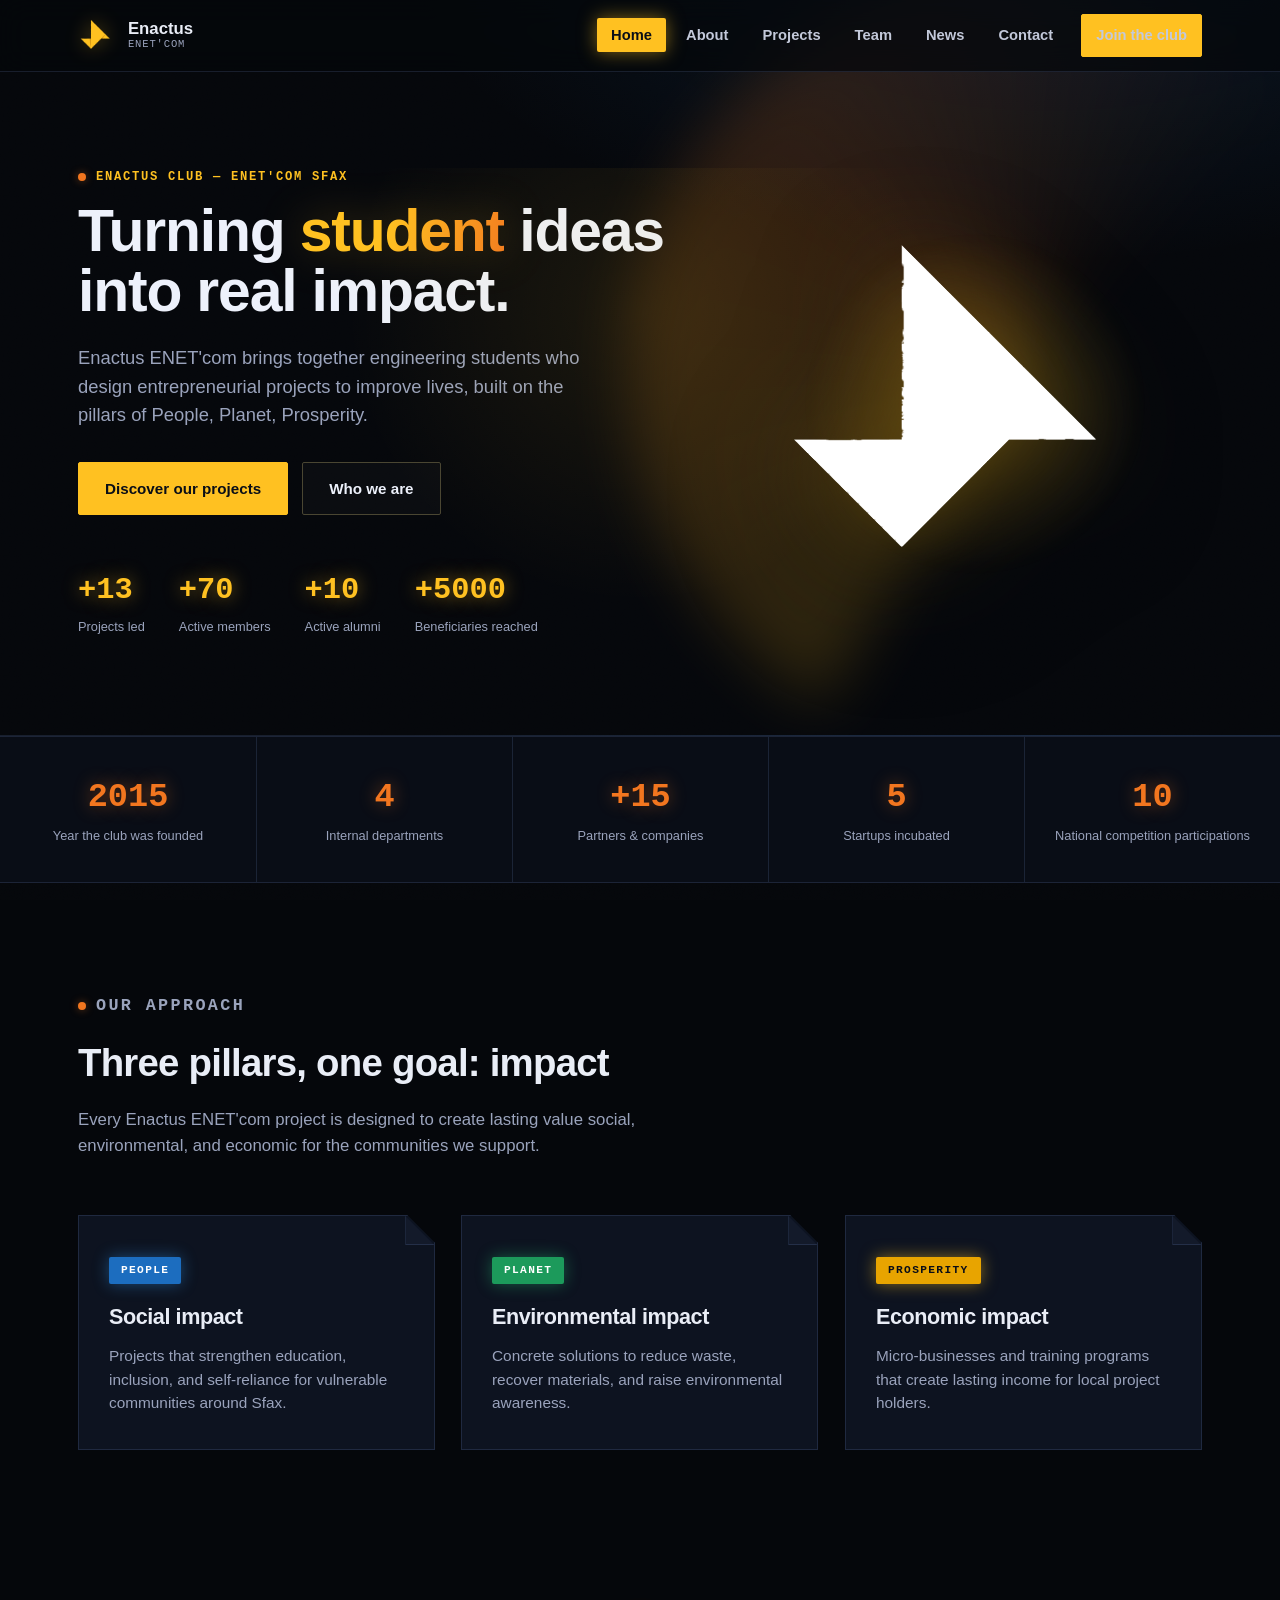
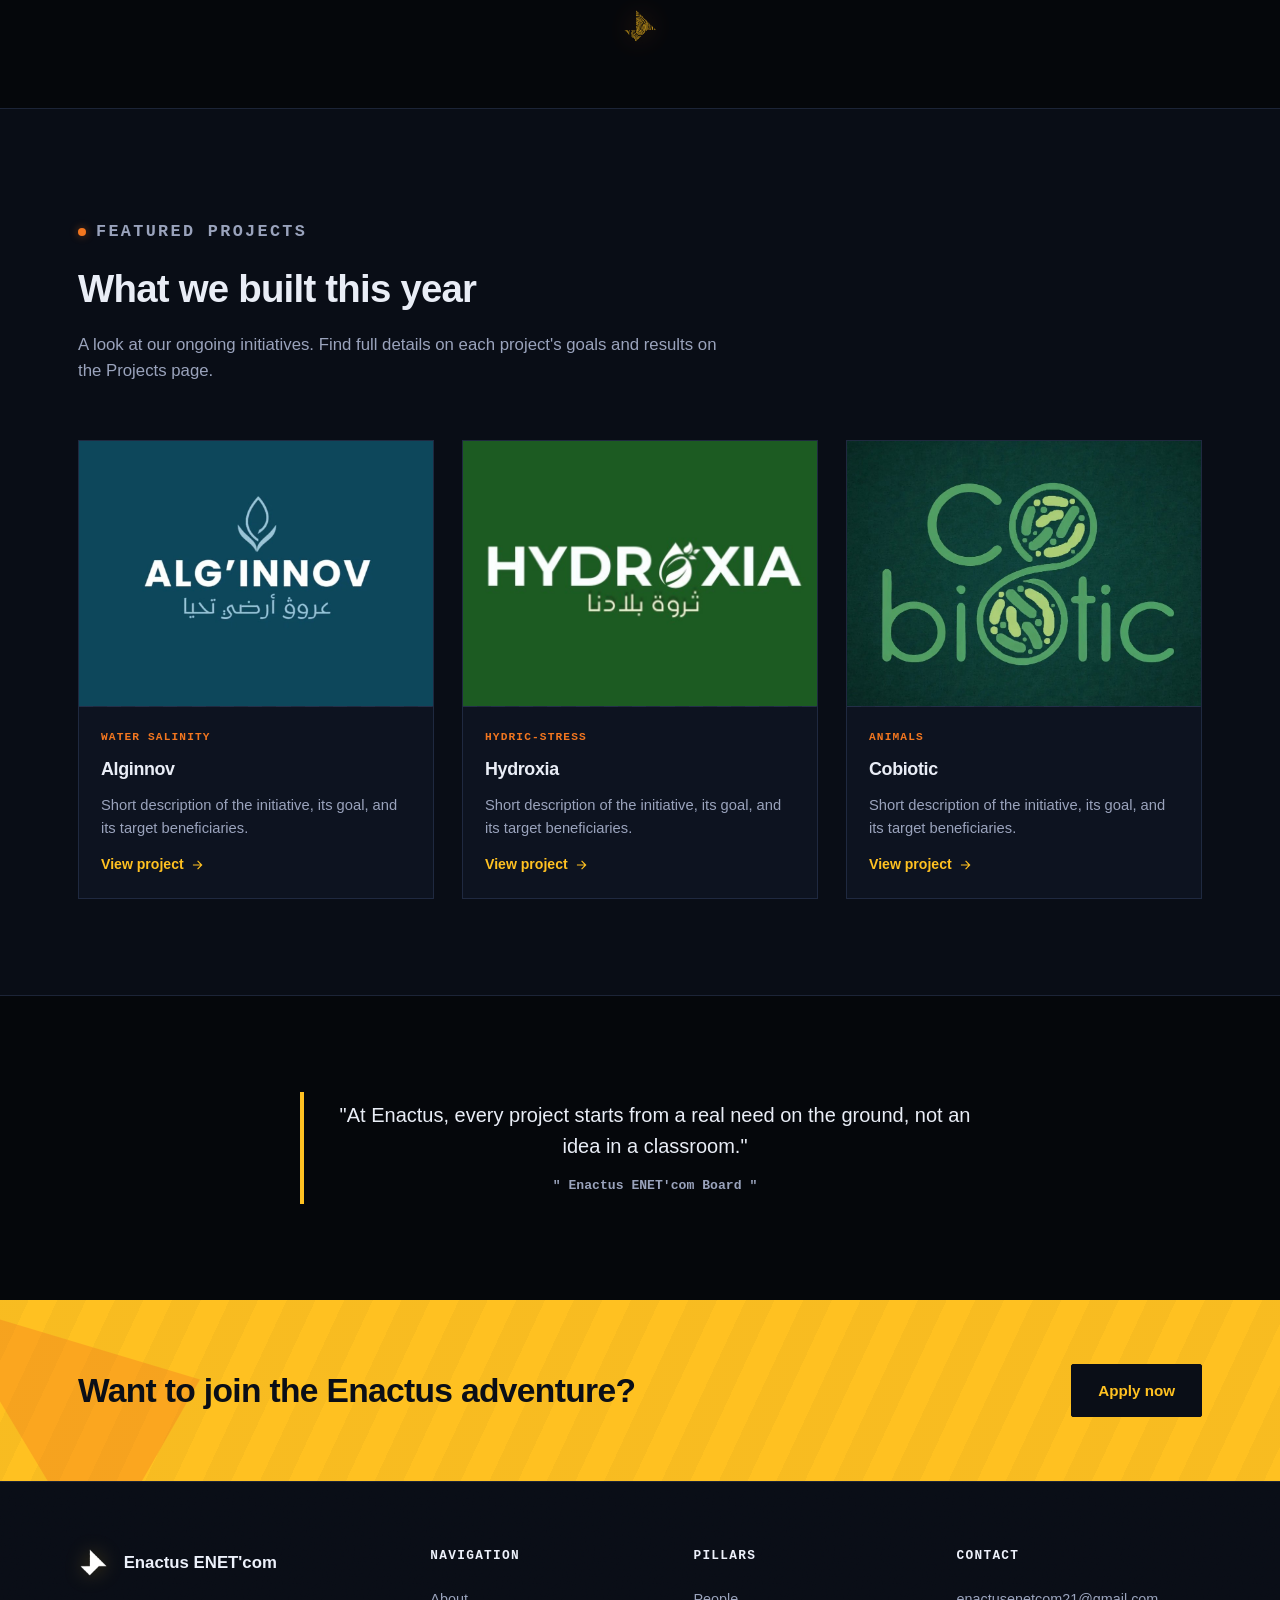
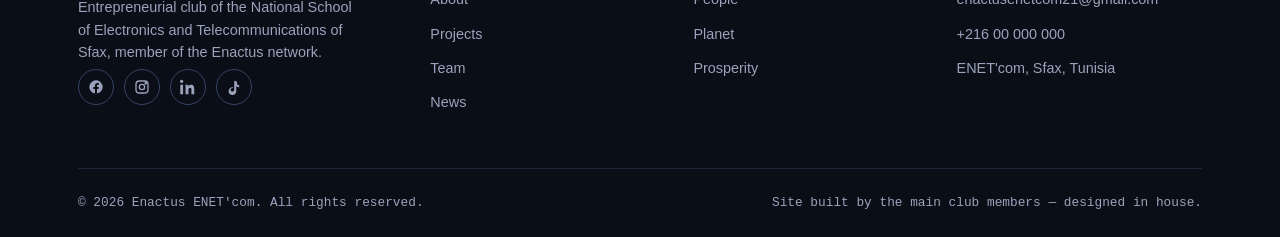
==== commit 607fa550: "Update active members count in index.html" ====
--- a/index.html
+++ b/index.html
@@ -44,7 +44,7 @@
       </div>
       <div class="hero-stats">
         <div><strong>+13</strong><span>Projects led</span></div>
-        <div><strong>+17</strong><span>Active members</span></div>
+        <div><strong>+70</strong><span>Active members</span></div>
         <div><strong>+10</strong><span>Active alumni</span></div>
         <div><strong>+5000</strong><span>Beneficiaries reached</span></div>
       </div>
--- a/css/style.css
+++ b/css/style.css
@@ -297,6 +297,25 @@
 .fold-card.on-dark{ background:#0A0E17; border-color:var(--line-strong); color:var(--paper); }
 .fold-card.on-dark::before{ background:#111826; border-color:var(--line-strong); }
 .fold-card:hover{ transform:translateY(-6px) rotate(-.4deg); border-color:var(--line-strong); }
+.featured-event{ display:grid; grid-template-columns:1fr 1fr; gap:0; overflow:hidden; padding:0; align-items:start; }
+.featured-event-photo{ border:none; aspect-ratio:4/5; min-height:0; }
+.featured-event-copy{ padding:40px; }
+@media (max-width:760px){
+  .featured-event{ grid-template-columns:1fr; }
+  .featured-event-photo{ aspect-ratio:4/5; }
+  .featured-event-copy{ padding:28px 24px; }
+}
+.event-photo{ position:absolute; inset:0; width:100%; height:100%; object-fit:contain; opacity:1; filter:none; }
+.event-modal[hidden]{ display:none; }
+.event-modal{ position:fixed; inset:0; z-index:1100; display:grid; place-items:center; padding:24px; }
+.event-modal-backdrop{ position:absolute; inset:0; background:rgba(5,7,11,.78); backdrop-filter:blur(8px); }
+.event-modal-dialog{ position:relative; z-index:1; width:min(760px,100%); max-height:min(88vh,760px); overflow:auto; background:var(--surface); border:1px solid var(--line-strong); box-shadow:0 24px 80px rgba(0,0,0,.65); }
+.event-modal-photo{ display:block; width:100%; max-height:320px; object-fit:contain; }
+.event-modal-content{ padding:28px; }
+.event-modal-content h2{ margin:10px 0 16px; font-size:clamp(1.45rem,3vw,2rem); }
+.event-modal-content p{ color:var(--grey); margin:0 0 14px; }
+.event-modal-close{ position:absolute; top:12px; right:12px; z-index:2; width:36px; height:36px; border:1px solid var(--line-strong); background:rgba(5,7,11,.72); color:var(--text); font-size:1.5rem; line-height:1; cursor:pointer; }
+.event-modal-close:hover{ color:var(--yellow); border-color:var(--yellow); }
 .pillar.people:hover{ box-shadow:0 20px 44px -14px var(--glow-blue); border-color:var(--blue); }
 .pillar.people:hover::before{ background:var(--blue); opacity:.3; }
 .pillar.planet:hover{ box-shadow:0 20px 44px -14px var(--glow-green); border-color:var(--green); }
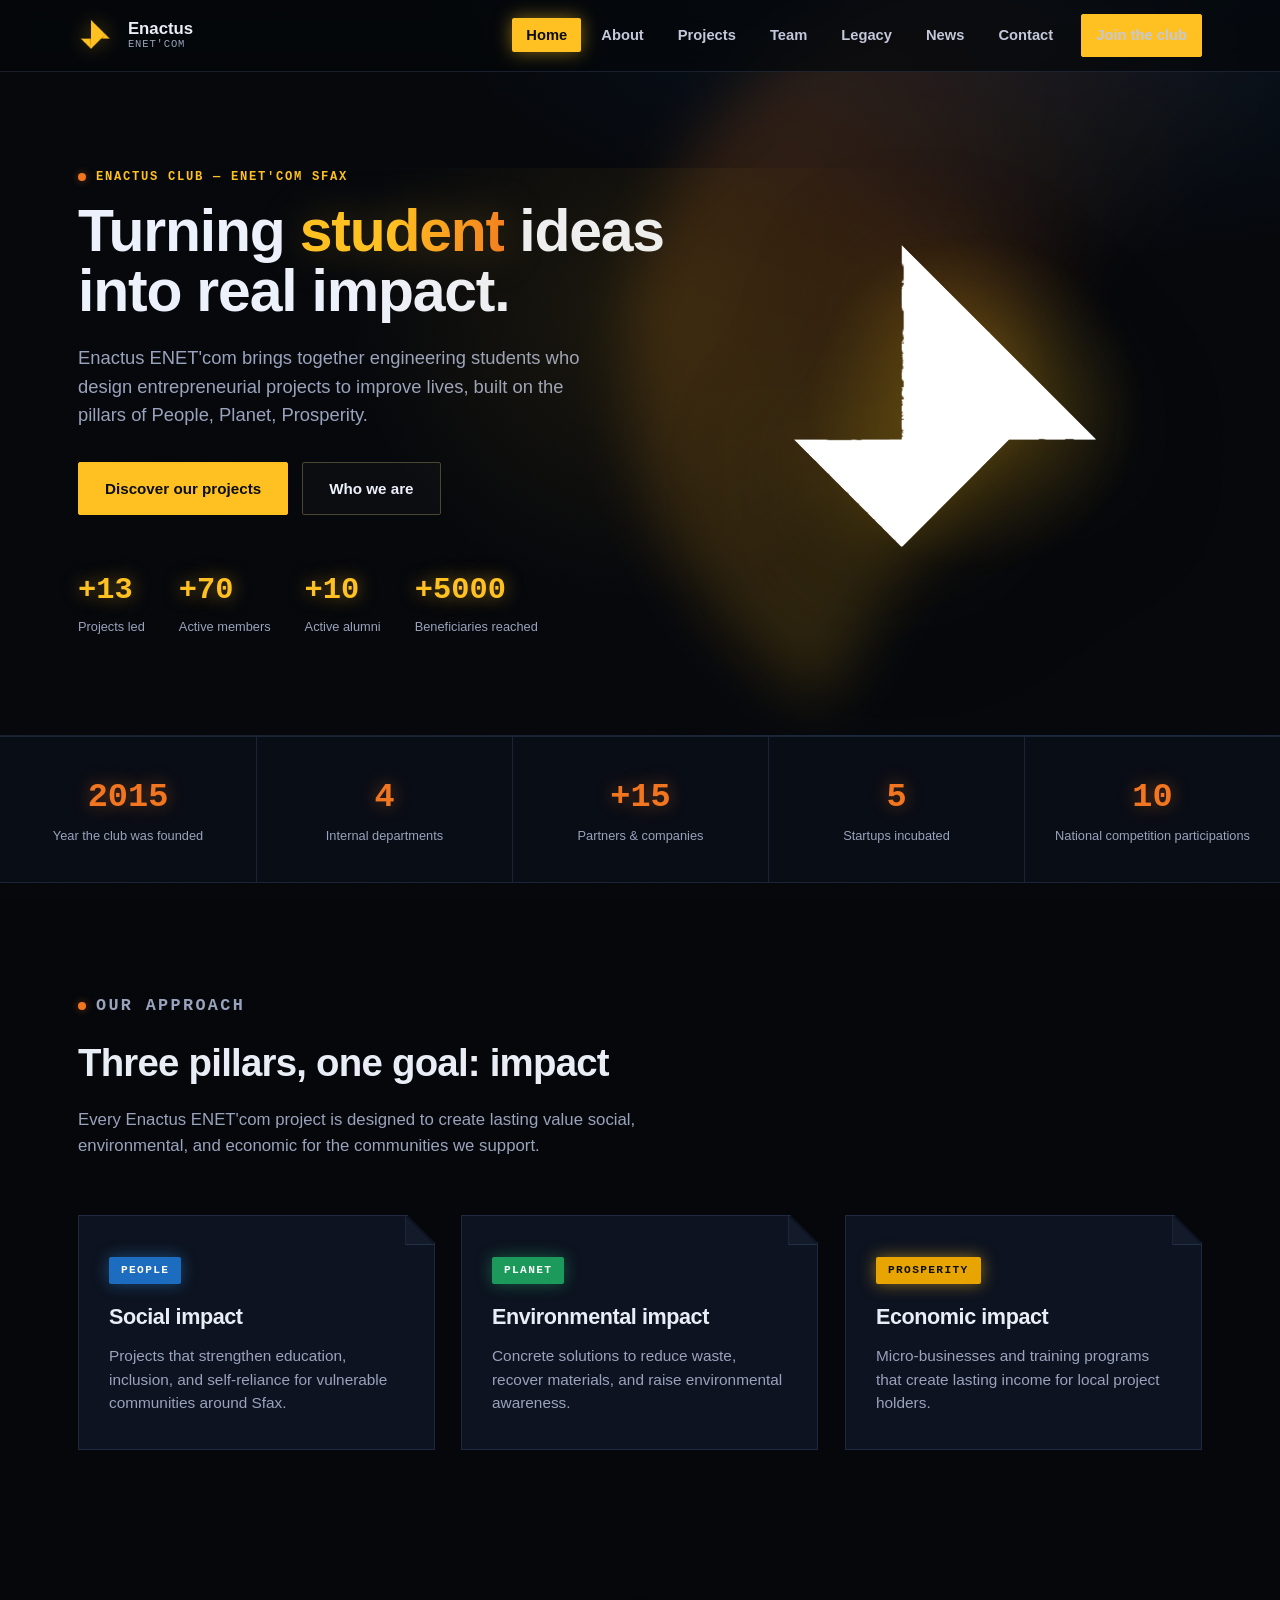
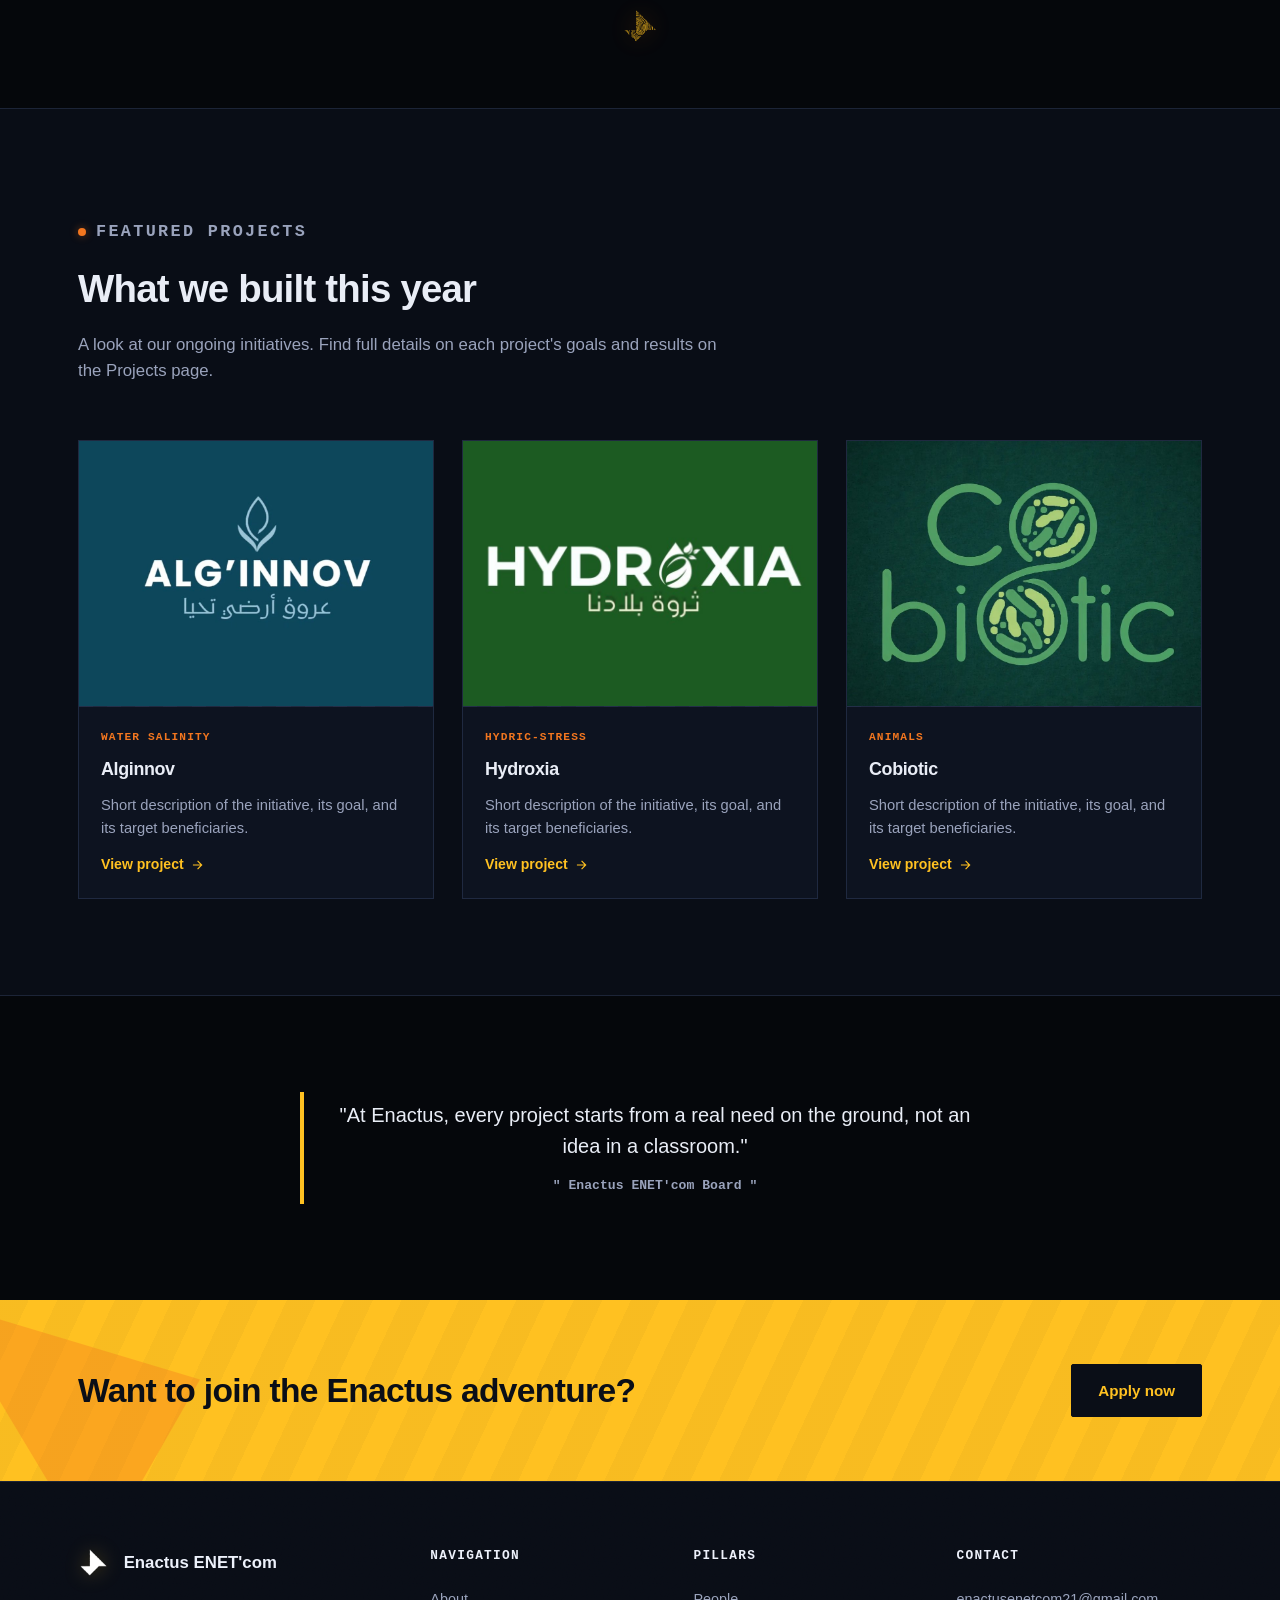
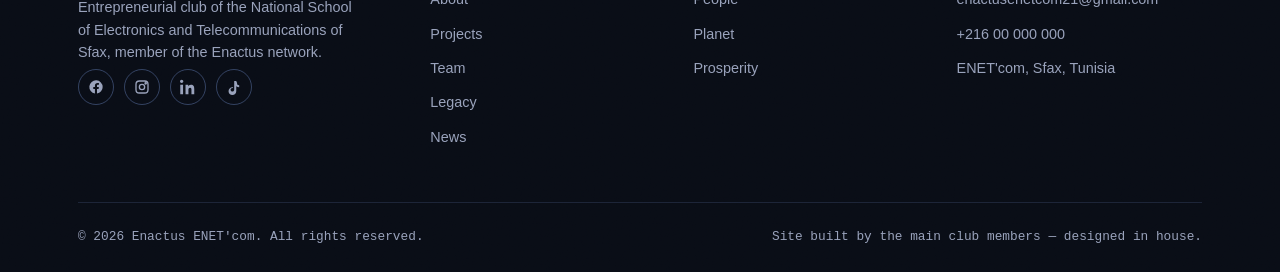
==== commit ff476f7f: "Add files via upload" ====
--- a/index.html
+++ b/index.html
@@ -23,6 +23,7 @@
       <li><a href="about.html">About</a></li>
       <li><a href="projects.html">Projects</a></li>
       <li><a href="team.html">Team</a></li>
+      <li><a href="legacy.html">Legacy</a></li>
       <li><a href="events.html">News</a></li>
       <li><a href="contact.html">Contact</a></li>
       <li class="nav-cta"><a href="contact.html#join" class="btn btn-primary">Join the club</a></li>
@@ -186,6 +187,7 @@
         <a href="about.html">About</a>
         <a href="projects.html">Projects</a>
         <a href="team.html">Team</a>
+        <a href="legacy.html">Legacy</a>
         <a href="events.html">News</a>
       </div>
       <div>
--- a/css/style.css
+++ b/css/style.css
@@ -400,8 +400,12 @@
 .card .placeholder{ aspect-ratio:4/3; border:none; border-bottom:1px solid var(--line); overflow:hidden; transition:transform .4s ease; }
 .card:hover .placeholder{ transform:scale(1.035); }
 .card .placeholder img{ transition:transform .4s ease; }
-.card .placeholder .project-photo{ position:absolute; inset:0; width:100%; height:100%; object-fit:cover; opacity:1; filter:none; }
+.card .placeholder .project-photo{ position:absolute; inset:0; width:100%; height:100%; object-fit:cover; opacity:1; filter:none; box-shadow:none; transition:none; }
 .card:hover .placeholder img{ transform:scale(1.08) rotate(-3deg); }
+.card:hover .placeholder .project-photo{ transform:none; }
+.card:has(.project-photo)::before{ box-shadow:none; }
+.card:has(.project-photo):hover .placeholder{ transform:none; }
+.card:has(.project-photo):hover{ box-shadow:none; }
 .card-body{ padding:22px; display:flex; flex-direction:column; gap:10px; flex:1; }
 .card-cat{ font-family:var(--mono); font-size:.7rem; font-weight:700; letter-spacing:.1em; text-transform:uppercase; color:var(--orange); }
 .card h3{ font-size:1.12rem; color:var(--text); }
@@ -560,3 +564,193 @@
 @media (prefers-reduced-motion:reduce){ .divider-bird img{ animation:none; } }
 .quote-block{ border-left:4px solid var(--yellow); padding:8px 0 8px 26px; font-family:var(--display); font-size:1.25rem; font-weight:500; color:var(--text); max-width:680px; }
 .quote-block span{ display:block; margin-top:14px; font-family:var(--mono); font-size:.82rem; font-weight:600; color:var(--grey); }
+
+
+/* ===========================================================
+   LEGACY PAGE — milestones, achievements, past generations
+=========================================================== */
+
+/* ---------- Trophy / achievement wall ---------- */
+.trophy-grid{ display:grid; grid-template-columns:repeat(3,1fr); gap:24px; }
+.trophy-grid .trophy:nth-child(n + 5){ display:none; }
+.trophy-grid.is-expanded .trophy:nth-child(n + 5){ display:block; }
+.achievements-toggle{ display:block; margin:24px auto 0; }
+@media (max-width:980px){ .trophy-grid{ grid-template-columns:repeat(2,1fr); } }
+@media (max-width:620px){ .trophy-grid{ grid-template-columns:1fr; } }
+
+.trophy{
+  position:relative; border:1px solid var(--line); background:var(--surface);
+  padding:30px 26px 26px; overflow:hidden;
+  transition:transform .25s ease, border-color .25s ease, box-shadow .25s ease;
+}
+.trophy::before{
+  content:""; position:absolute; top:0; right:0;
+  width:var(--fold); height:var(--fold);
+  background:var(--bg-alt); border-left:1px solid var(--line); border-bottom:1px solid var(--line);
+  clip-path:polygon(100% 0, 0 0, 100% 100%);
+}
+.trophy::after{
+  content:""; position:absolute; left:0; top:0; bottom:0; width:3px;
+  background:var(--yellow); box-shadow:0 0 18px var(--glow-yellow);
+  transform:scaleY(0); transform-origin:top; transition:transform .35s ease;
+}
+.trophy:hover{ transform:translateY(-6px); border-color:var(--line-strong); box-shadow:0 20px 44px rgba(0,0,0,.5); }
+.trophy:hover::after{ transform:scaleY(1); }
+.trophy .rank{
+  font-family:var(--mono); font-size:.68rem; font-weight:700; letter-spacing:.14em;
+  text-transform:uppercase; color:var(--orange); display:block; margin-bottom:10px;
+}
+.trophy h3{ font-size:1.1rem; margin-bottom:8px; color:var(--text); }
+.trophy p{ color:var(--grey); font-size:.92rem; }
+.trophy .year-badge{
+  position:absolute; bottom:18px; right:22px; font-family:var(--mono);
+  font-size:2.4rem; font-weight:700; color:var(--line-strong); line-height:1; opacity:.55;
+}
+.trophy.gold::after{ background:var(--yellow); box-shadow:0 0 18px var(--glow-yellow); }
+.trophy.blue::after{ background:var(--blue); box-shadow:0 0 18px var(--glow-blue); }
+.trophy.green::after{ background:var(--green); box-shadow:0 0 18px var(--glow-green); }
+.trophy.orange::after{ background:var(--orange); box-shadow:0 0 18px var(--glow-orange); }
+
+/* ---------- Generation rail (horizontal year selector) ---------- */
+.gen-rail{
+  display:flex; gap:0; overflow-x:auto; margin-bottom:44px;
+  border-top:1px solid var(--line); border-bottom:1px solid var(--line);
+  scrollbar-width:none;
+}
+.gen-rail::-webkit-scrollbar{ display:none; }
+.gen-rail-wrap{ display:flex; align-items:stretch; gap:8px; margin-bottom:44px; }
+.gen-scroll-btn{ flex:0 0 42px; border:1px solid var(--line); background:var(--surface-2); color:var(--yellow); font-size:1.35rem; cursor:pointer; opacity:.3; transition:background .2s ease, border-color .2s ease, transform .2s ease, opacity .2s ease; }
+.gen-scroll-btn:hover{ background:var(--surface); border-color:var(--yellow); transform:scale(1.04); opacity:1; }
+.gen-scroll-btn:active{ transform:scale(.96); }
+.gen-rail-wrap .gen-rail{ flex:1; min-width:0; margin-bottom:0; }
+@media (max-width:620px){ .gen-scroll-btn{ flex-basis:34px; font-size:1.1rem; } }
+.gen-rail button{
+  flex:1 0 auto; min-width:118px; background:transparent; border:0;
+  border-left:1px solid var(--line); padding:20px 18px; text-align:left;
+  color:var(--grey); font-family:var(--mono); transition:background .2s ease, color .2s ease;
+  position:relative;
+}
+.gen-rail button:first-child{ border-left:0; }
+.gen-rail button strong{ display:block; font-size:1.3rem; font-weight:700; color:var(--text); margin-bottom:2px; }
+.gen-rail button small{ font-size:.7rem; letter-spacing:.08em; text-transform:uppercase; }
+.gen-rail button::after{
+  content:""; position:absolute; left:0; right:0; bottom:0; height:3px;
+  background:var(--yellow); box-shadow:0 0 14px var(--glow-yellow);
+  transform:scaleX(0); transition:transform .3s ease;
+}
+.gen-rail button:hover{ background:var(--surface); }
+.gen-rail button.active{ background:var(--surface); }
+.gen-rail button.active strong{ color:var(--yellow); }
+.gen-rail button.active::after{ transform:scaleX(1); }
+
+.gen-panel{ display:none; }
+.gen-panel.active{ display:block; animation:gen-fade .45s ease both; }
+@keyframes gen-fade{ from{ opacity:0; transform:translateY(14px); } to{ opacity:1; transform:none; } }
+@media (prefers-reduced-motion:reduce){ .gen-panel.active{ animation:none; } }
+
+.gen-head{ display:grid; grid-template-columns:1.1fr .9fr; gap:46px; align-items:start; margin-bottom:40px; }
+@media (max-width:860px){ .gen-head{ grid-template-columns:1fr; gap:28px; } }
+.gen-head h3{ font-size:clamp(1.4rem,2.6vw,2rem); margin-bottom:14px; }
+.gen-head p{ color:var(--grey); }
+.gen-facts{ display:grid; grid-template-columns:repeat(2,1fr); gap:1px; background:var(--line); border:1px solid var(--line); }
+.gen-facts div{ background:var(--surface); padding:18px 16px; }
+.gen-facts strong{ display:block; font-family:var(--mono); font-size:1.5rem; color:var(--orange); text-shadow:0 0 16px var(--glow-orange); }
+.gen-facts span{ font-size:.76rem; color:var(--grey); }
+
+/* ---------- Media gallery (videos + photos, click to open lightbox) ---------- */
+.media-grid{ display:grid; grid-template-columns:repeat(4,1fr); gap:14px; }
+@media (max-width:980px){ .media-grid{ grid-template-columns:repeat(3,1fr); } }
+@media (max-width:620px){ .media-grid{ grid-template-columns:repeat(2,1fr); } }
+
+.media-item{
+  position:relative; border:1px solid var(--line); background:var(--surface);
+  aspect-ratio:1/1; overflow:hidden; display:block; width:100%; padding:0;
+  transition:border-color .2s ease, transform .2s ease;
+}
+.media-item.wide{ grid-column:span 2; aspect-ratio:2/1; }
+.media-item.tall{ grid-row:span 2; aspect-ratio:1/2; }
+@media (max-width:620px){ .media-item.wide{ grid-column:span 2; } .media-item.tall{ grid-row:span 1; aspect-ratio:1/1; } }
+.media-item:hover{ border-color:var(--line-strong); transform:translateY(-3px); }
+.media-item img{ width:100%; height:100%; object-fit:cover; display:block; transition:transform .4s ease, opacity .3s ease; }
+.media-item:hover img{ transform:scale(1.07); }
+.media-video-card video.media-video{ width:100%; height:100%; display:block; object-fit:cover; }
+.media-video-card .video-youtube-link{ position:absolute; left:14px; bottom:0; z-index:2; padding:8px 12px; font-size:.7rem; }
+.media-item .media-empty{
+  position:absolute; inset:0; display:flex; flex-direction:column; align-items:center; justify-content:center;
+  gap:8px; text-align:center; padding:14px; color:var(--grey);
+}
+.media-item .media-empty img{ width:30px; height:auto; opacity:.5; filter:drop-shadow(0 0 8px var(--glow-orange)); }
+.media-item .media-empty span{ font-size:.72rem; font-family:var(--mono); }
+.media-item .media-label{
+  position:absolute; left:0; right:0; bottom:0; padding:22px 14px 12px; text-align:left;
+  background:linear-gradient(transparent, rgba(5,7,11,.92));
+  font-family:var(--mono); font-size:.72rem; color:var(--paper); letter-spacing:.04em;
+}
+.media-item .play-badge{
+  position:absolute; top:50%; left:50%; transform:translate(-50%,-50%);
+  width:52px; height:52px; border-radius:50%; display:flex; align-items:center; justify-content:center;
+  background:rgba(255,193,33,.92); box-shadow:0 0 24px var(--glow-yellow);
+  transition:transform .25s ease;
+}
+.media-item:hover .play-badge{ transform:translate(-50%,-50%) scale(1.12); }
+.media-item .play-badge svg{ width:18px; height:18px; fill:#0A0E17; margin-left:3px; }
+
+.gen-panel .media-item[data-caption^="Global team showcase"]{ cursor:zoom-in; }
+.image-viewer{ position:fixed; inset:0; z-index:300; display:flex; align-items:center; justify-content:center; padding:32px; background:rgba(3,5,9,.94); backdrop-filter:blur(8px); }
+.image-viewer[hidden]{ display:none; }
+.image-viewer figure{ max-width:min(1100px, 94vw); max-height:90vh; margin:0; text-align:center; }
+.image-viewer img{ display:block; max-width:100%; max-height:82vh; width:auto; height:auto; object-fit:contain; border:1px solid var(--line-strong); box-shadow:0 0 36px rgba(255,193,33,.18); }
+.image-viewer figcaption{ margin-top:12px; color:var(--paper); font-family:var(--mono); font-size:.78rem; }
+.image-viewer-close{ position:absolute; top:20px; right:24px; border:0; background:transparent; color:var(--paper); font-size:2rem; line-height:1; cursor:pointer; }
+
+/* ---------- Lightbox ---------- */
+.lightbox{
+  position:fixed; inset:0; z-index:200; display:none;
+  align-items:center; justify-content:center; padding:28px;
+  background:rgba(3,5,9,.94); backdrop-filter:blur(6px);
+}
+.lightbox.open{ display:flex; animation:gen-fade .25s ease both; }
+.lightbox-inner{ width:min(960px,100%); max-height:88vh; position:relative; }
+.lightbox-inner img{ width:100%; height:auto; max-height:80vh; object-fit:contain; display:block; border:1px solid var(--line-strong); }
+.lightbox-inner .frame-wrap{ position:relative; width:100%; aspect-ratio:16/9; border:1px solid var(--line-strong); background:#000; }
+.lightbox-inner iframe{ position:absolute; inset:0; width:100%; height:100%; border:0; }
+.lightbox-caption{ margin-top:14px; font-family:var(--mono); font-size:.8rem; color:var(--grey); text-align:center; }
+.lightbox-close{
+  position:absolute; top:-46px; right:0; width:36px; height:36px;
+  background:transparent; border:1px solid var(--line-strong); color:var(--paper);
+  font-size:1.1rem; line-height:1; display:flex; align-items:center; justify-content:center;
+  transition:background .2s ease, color .2s ease;
+}
+.lightbox-close:hover{ background:var(--yellow); color:#0A0E17; border-color:var(--yellow); }
+.lightbox-empty{
+  border:1px dashed var(--line-strong); background:var(--surface); padding:56px 28px; text-align:center; color:var(--grey);
+}
+.lightbox-empty strong{ display:block; color:var(--text); font-family:var(--display); margin-bottom:8px; font-size:1.05rem; }
+
+/* ---------- Alumni testimonial strip ---------- */
+.alumni-grid{ display:grid; grid-template-columns:repeat(3,1fr); gap:24px; }
+@media (max-width:980px){ .alumni-grid{ grid-template-columns:1fr; } }
+.alumni-card{ --alumni-accent:var(--yellow); --alumni-glow:var(--glow-yellow); border:1px solid var(--line); background:var(--surface); padding:28px 26px; position:relative; transition:border-color .25s ease, box-shadow .25s ease, transform .25s ease; }
+.alumni-card:nth-child(3n + 2){ --alumni-accent:var(--orange); --alumni-glow:var(--glow-orange); }
+.alumni-card:nth-child(3n){ --alumni-accent:var(--blue); --alumni-glow:var(--glow-blue); }
+.alumni-card:hover{ border-color:var(--alumni-accent); box-shadow:0 0 0 1px var(--alumni-accent), 0 10px 22px var(--alumni-glow); transform:translateY(-3px) scale(1.02); z-index:2; }
+.alumni-card::before{
+  content:"\201C"; position:absolute; top:6px; right:18px;
+  font-family:var(--display); font-size:4rem; color:var(--line-strong); line-height:1;
+}
+.alumni-card p{ color:var(--ink-soft); font-size:.95rem; font-style:italic; }
+.alumni-who{ display:flex; align-items:center; gap:12px; margin-top:20px; }
+.alumni-who .avatar{
+  width:64px; height:64px; flex:0 0 64px; border-radius:50%; overflow:hidden;
+  border:1px solid var(--line-strong); background:var(--surface-2);
+  display:flex; align-items:center; justify-content:center;
+}
+.alumni-who .avatar img{ width:100%; height:100%; object-fit:cover; }
+.alumni-who h5{ font-size:.92rem; color:var(--text); font-family:var(--display); }
+.alumni-who span{ font-family:var(--mono); font-size:.72rem; color:var(--orange); }
+
+/* nav breathing room now that Legacy makes 7 links + CTA */
+@media (max-width:1120px) and (min-width:921px){
+  .nav-links a{ padding:9px 10px; font-size:.87rem; }
+  .nav-links{ gap:2px; }
+}
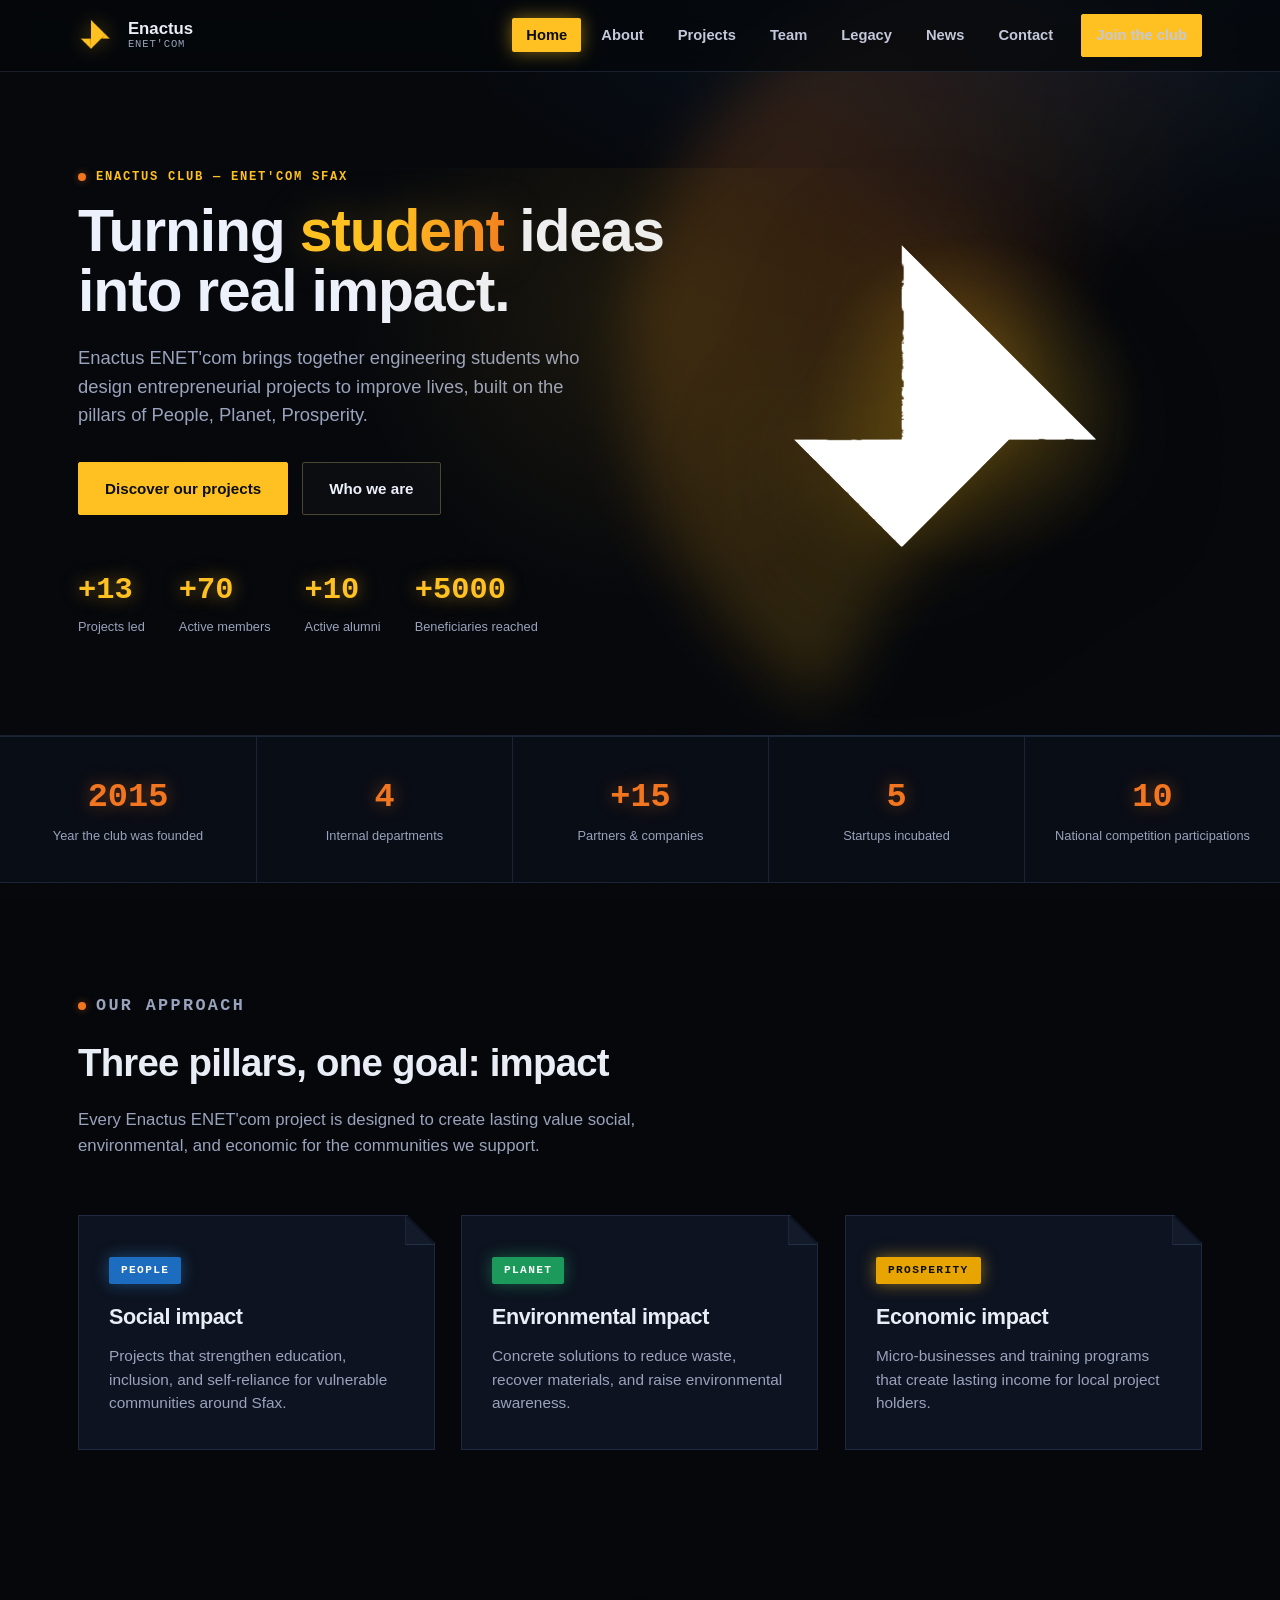
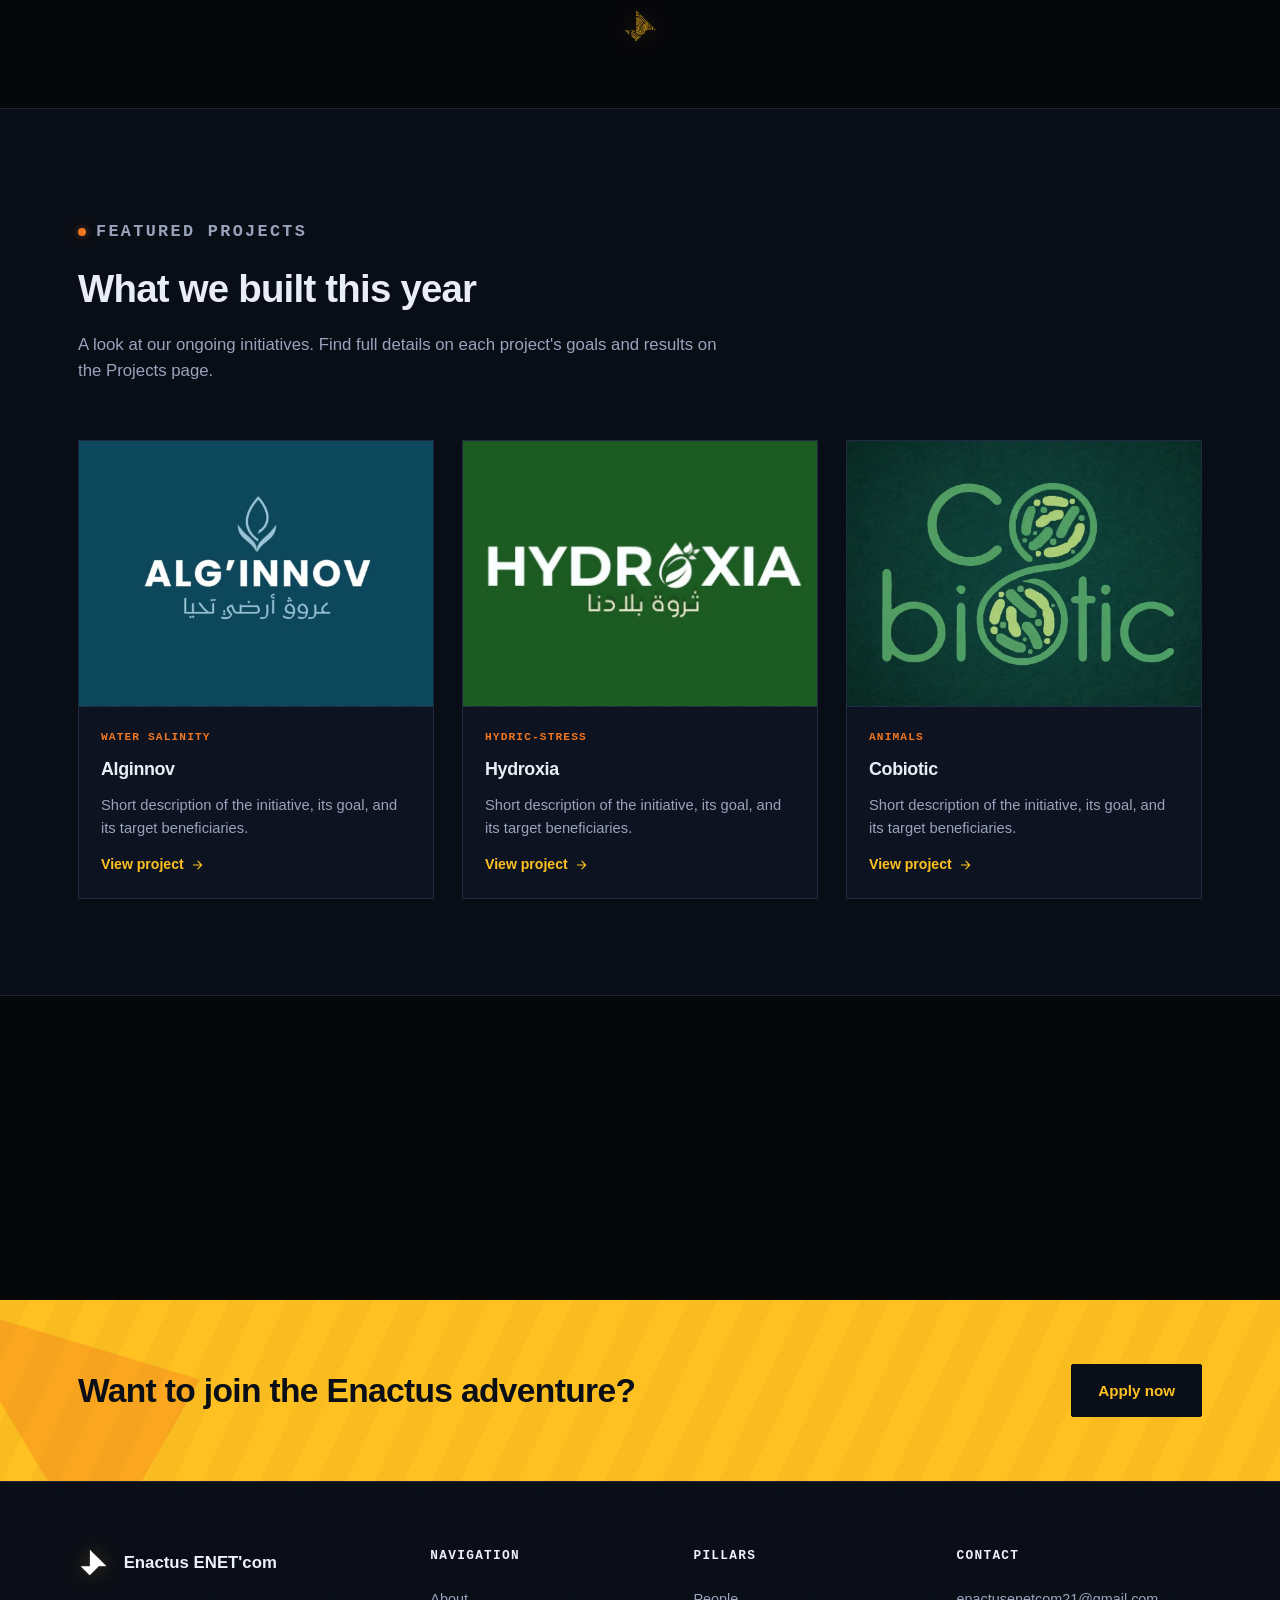
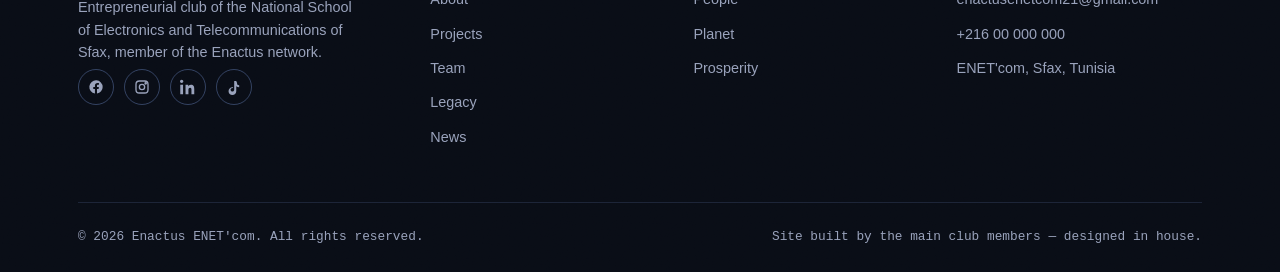
==== commit 8e6803c2: "Add files via upload" ====
--- a/index.html
+++ b/index.html
@@ -56,6 +56,7 @@
   </div>
 </section>
 
+
 <!-- STATS BAR -->
 <div class="stats-bar">
   <div><strong>2015</strong><span>Year the club was founded</span></div>
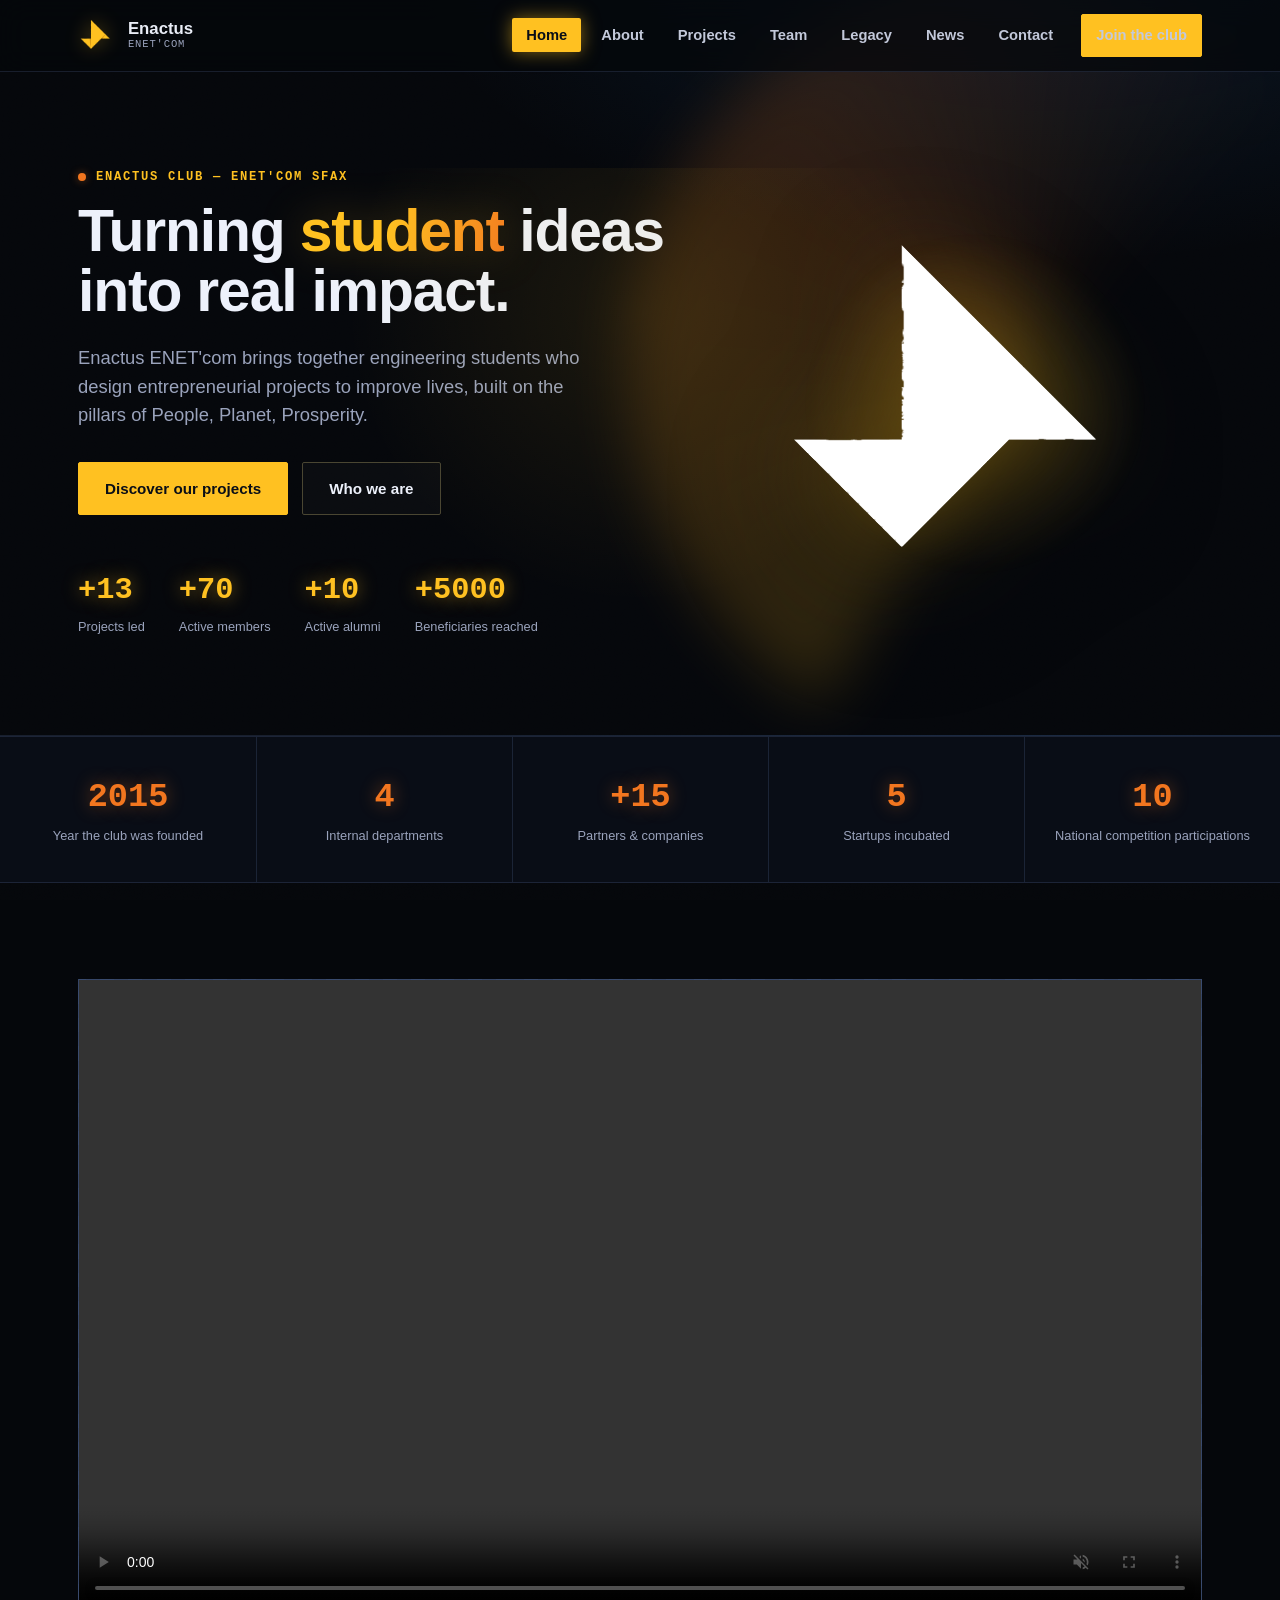
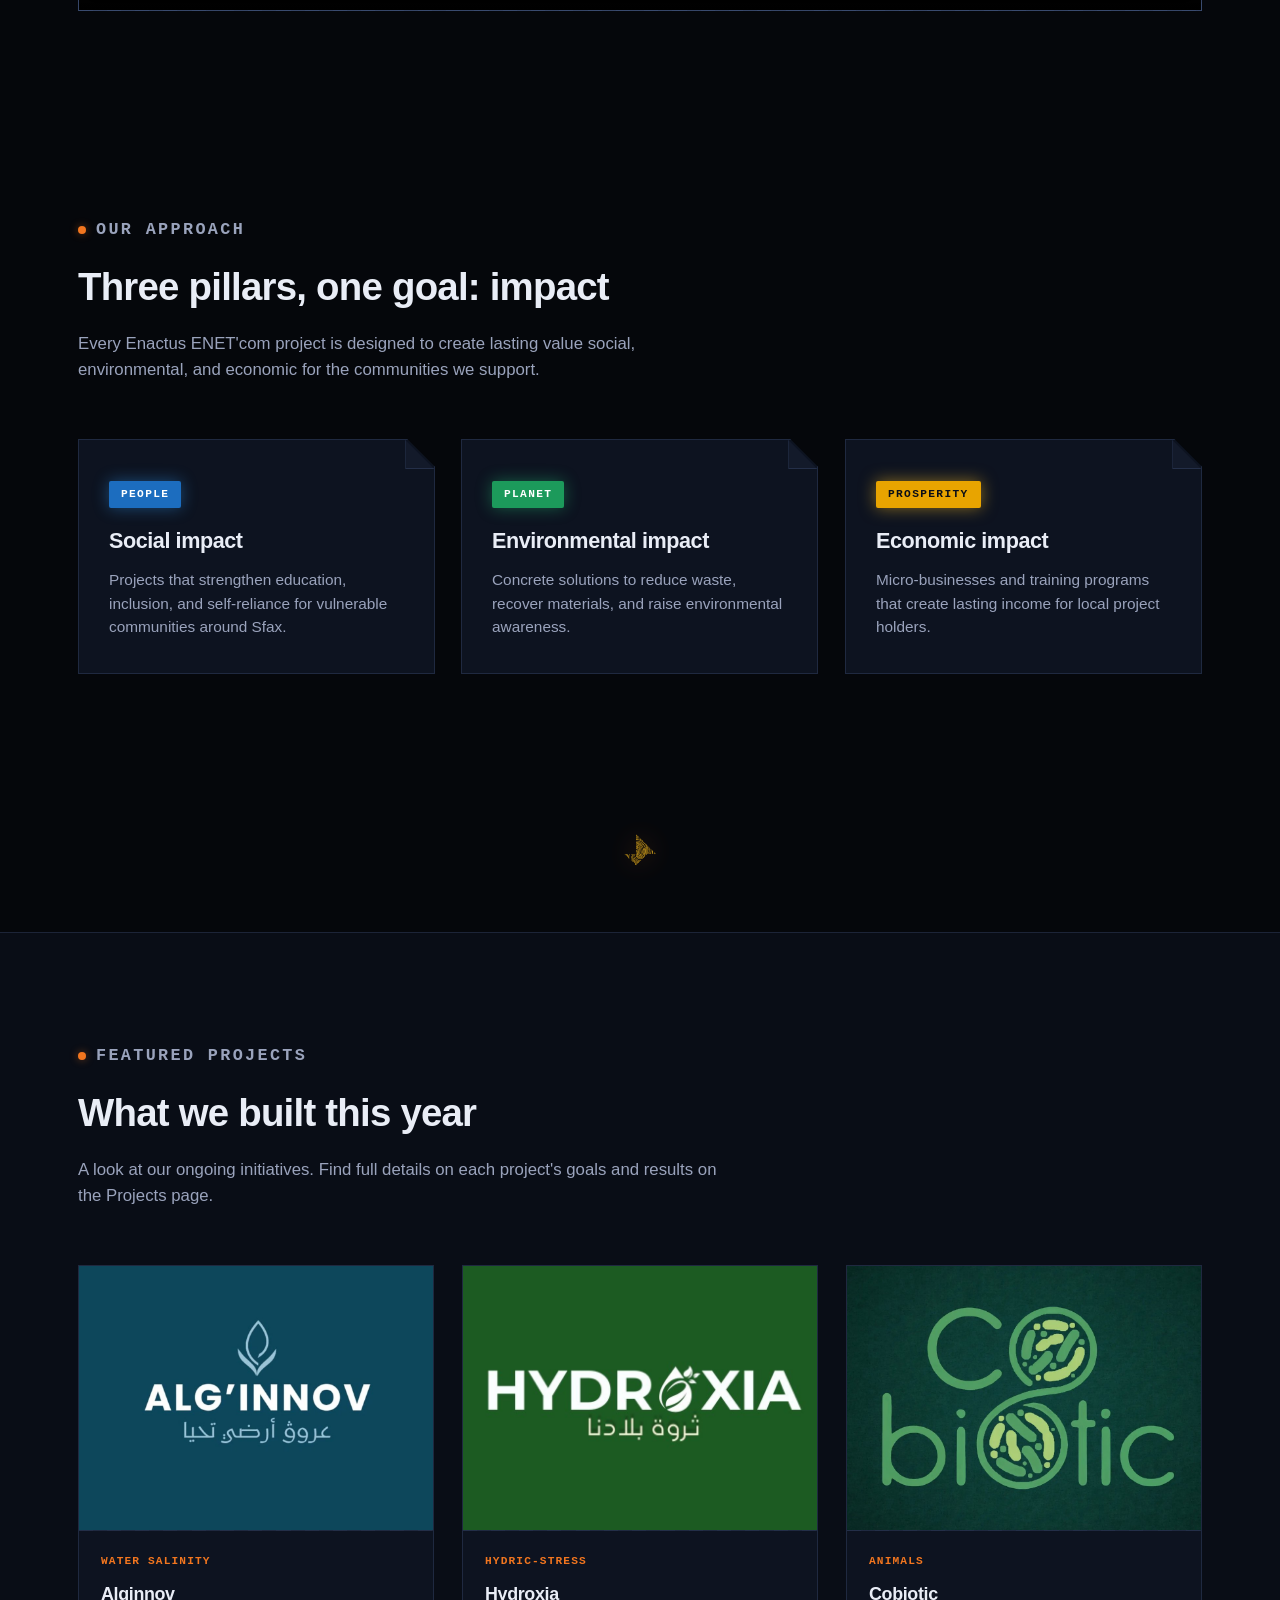
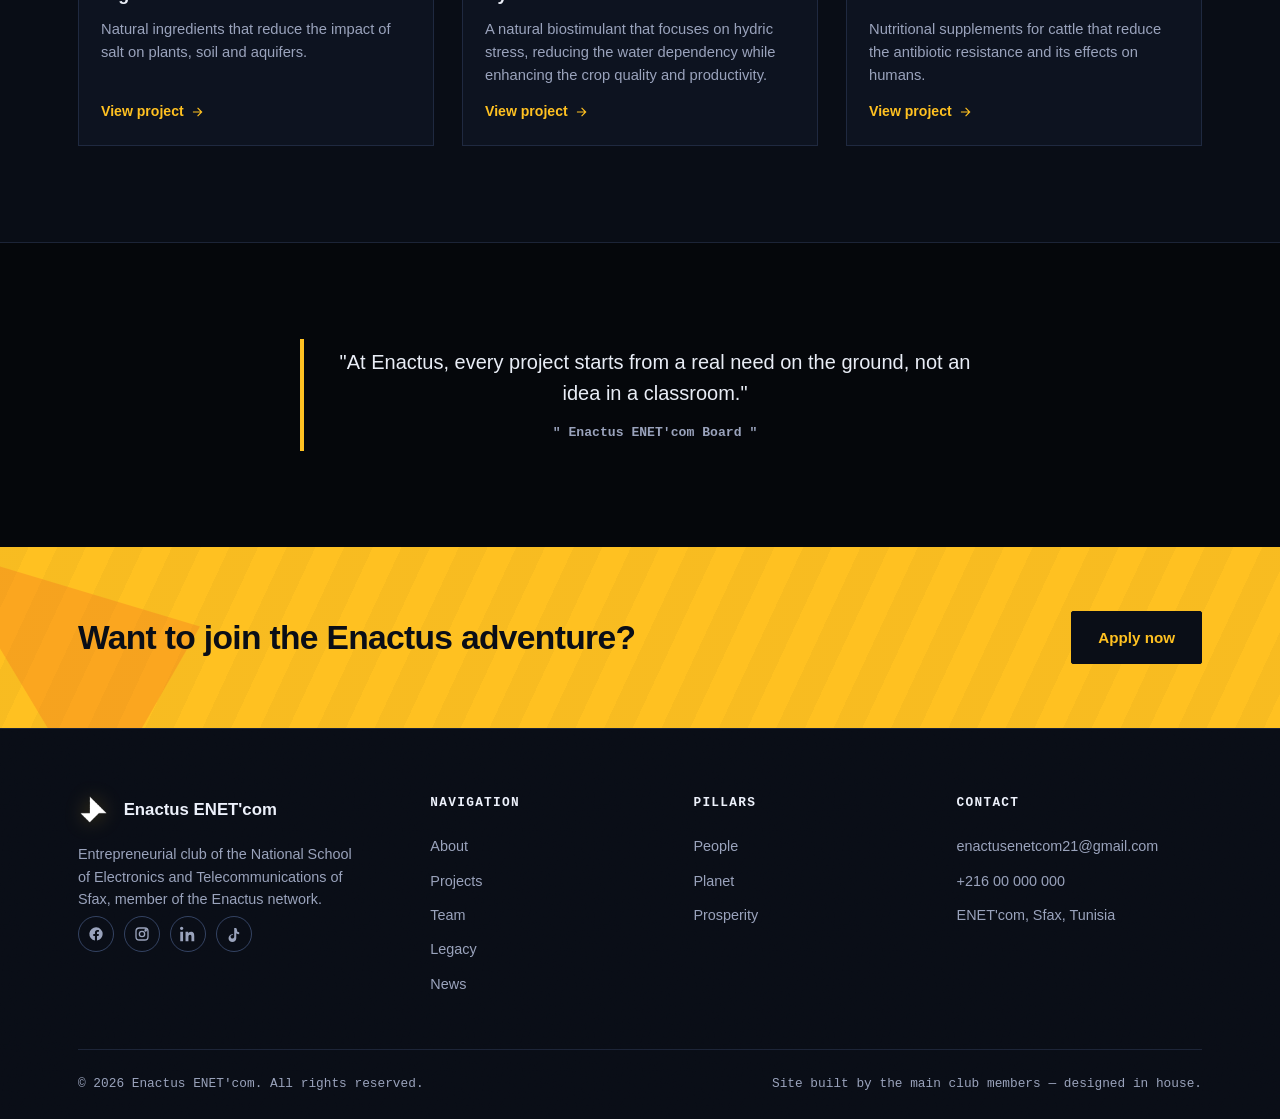
==== commit a4f91dce: "Add files via upload" ====
--- a/index.html
+++ b/index.html
@@ -66,6 +66,15 @@
   <div><strong>10</strong><span>National competition participations</span></div>
 </div>
 
+<!-- YEAR IN REVIEW VIDEO -->
+<section class="section home-video-section">
+  <div class="container">
+    <div class="placeholder home-video-placeholder reveal">
+      <video class="home-video" src="assets/2025-2026.mp4" autoplay muted loop playsinline controls aria-label="Enactus ENET'com 2025-2026 video"></video>
+    </div>
+  </div>
+</section>
+
 <!-- PILLARS -->
 <section class="section">
   <div class="container">
@@ -112,7 +121,7 @@
         <div class="card-body">
           <span class="card-cat">Water salinity</span>
           <h3>Alginnov</h3>
-          <p>Short description of the initiative, its goal, and its target beneficiaries.</p>
+          <p>Natural ingredients that reduce the impact of salt on plants, soil and aquifers.</p>
           <a href="projects.html" class="card-link">View project
             <svg viewBox="0 0 24 24" fill="none" stroke="currentColor" stroke-width="2"><path d="M5 12h14M13 5l7 7-7 7"/></svg>
           </a>
@@ -125,7 +134,7 @@
         <div class="card-body">
           <span class="card-cat">Hydric-Stress</span>
           <h3>Hydroxia</h3>
-          <p>Short description of the initiative, its goal, and its target beneficiaries.</p>
+          <p>A natural biostimulant that focuses on hydric stress, reducing the water dependency while enhancing the crop quality and productivity.</p>
           <a href="projects.html" class="card-link">View project
             <svg viewBox="0 0 24 24" fill="none" stroke="currentColor" stroke-width="2"><path d="M5 12h14M13 5l7 7-7 7"/></svg>
           </a>
@@ -138,7 +147,7 @@
         <div class="card-body">
           <span class="card-cat">Animals</span>
           <h3>Cobiotic</h3>
-          <p>Short description of the initiative, its goal, and its target beneficiaries.</p>
+          <p>Nutritional supplements for cattle that reduce the antibiotic resistance and its effects on humans.</p>
           <a href="projects.html" class="card-link">View project
             <svg viewBox="0 0 24 24" fill="none" stroke="currentColor" stroke-width="2"><path d="M5 12h14M13 5l7 7-7 7"/></svg>
           </a>
--- a/css/style.css
+++ b/css/style.css
@@ -56,12 +56,39 @@
   line-height:1.55;
   -webkit-font-smoothing:antialiased;
   overflow-x:hidden;
-  cursor:url("../assets/cursor-bird.png") 20 20, auto;
+  cursor:auto;
 }
 a, button, .btn, input, select, textarea, .dept-tabs button, .filters button{
-  cursor:url("../assets/cursor-bird@2x.png") 20 20, pointer;
-}
-input, select, textarea{ cursor:url("../assets/cursor-bird.png") 20 20, text; }
+  cursor:pointer;
+}
+input, select, textarea{ cursor:text; }
+
+.animated-cursor{
+  position:fixed; top:0; left:0; width:32px; height:32px;
+  pointer-events:none; z-index:2000; opacity:0;
+  transform:translate(-50%, -50%);
+  transition:opacity .15s ease;
+  will-change:transform;
+}
+.animated-cursor.is-visible{ opacity:1; }
+body.show-animated-cursor,
+body.show-animated-cursor a,
+body.show-animated-cursor button,
+body.show-animated-cursor .btn,
+body.show-animated-cursor .card,
+body.show-animated-cursor .team-card,
+body.show-animated-cursor .alumni-card{
+  cursor:none;
+}
+.animated-cursor img{
+  width:100%; height:100%; display:block;
+  animation:cursor-spin 2.4s linear infinite;
+}
+@keyframes cursor-spin{ to{ transform:rotate(360deg); } }
+@media (pointer:coarse), (prefers-reduced-motion:reduce){
+  body, a, button, .btn, input, select, textarea, .dept-tabs button, .filters button{ cursor:auto; }
+  .animated-cursor{ display:none; }
+}
 
 /* ---------- techy grid backdrop (fixed, whole page) ---------- */
 body::before{
@@ -379,6 +406,13 @@
 @media (max-width:980px){ .stats-bar{ grid-template-columns:repeat(3,1fr); } .stats-bar div:nth-child(3n+1){ border-left:0; } }
 @media (max-width:760px){ .stats-bar{ grid-template-columns:repeat(2,1fr); } .stats-bar div{ border-left:0; border-bottom:1px solid var(--line);} }
 
+/* ---------- Homepage video ---------- */
+.home-video-placeholder{
+  width:100%; aspect-ratio:16/9; padding:0; overflow:hidden;
+  border-style:solid; border-color:var(--line-strong);
+}
+.home-video{ width:100%; height:100%; display:block; object-fit:cover; }
+
 /* ---------- Cards (projects/news/team) ---------- */
 .card-grid{ display:grid; grid-template-columns:repeat(3,1fr); gap:28px; }
 @media (max-width:980px){ .card-grid{ grid-template-columns:repeat(2,1fr); } }
@@ -639,6 +673,8 @@
   transform:scaleX(0); transition:transform .3s ease;
 }
 .gen-rail button:hover{ background:var(--surface); }
+.gen-rail button:disabled{ cursor:not-allowed; opacity:.35; }
+.gen-rail button:disabled:hover{ background:transparent; }
 .gen-rail button.active{ background:var(--surface); }
 .gen-rail button.active strong{ color:var(--yellow); }
 .gen-rail button.active::after{ transform:scaleX(1); }
@@ -679,6 +715,19 @@
   position:absolute; inset:0; display:flex; flex-direction:column; align-items:center; justify-content:center;
   gap:8px; text-align:center; padding:14px; color:var(--grey);
 }
+
+#gen-2024 .media-item,
+#gen-2024 .media-item:hover,
+#gen-2024 .media-item img,
+#gen-2024 .media-video-card video.media-video,
+#gen-2024 .media-item .play-badge{
+  box-shadow:none;
+}
+#gen-2024 .media-item:hover{ transform:none; border-color:var(--line); }
+#gen-2024 .media-item img,
+#gen-2024 .media-video-card video.media-video{
+  width:100%; height:100%; object-fit:cover; display:block;
+}
 .media-item .media-empty img{ width:30px; height:auto; opacity:.5; filter:drop-shadow(0 0 8px var(--glow-orange)); }
 .media-item .media-empty span{ font-size:.72rem; font-family:var(--mono); }
 .media-item .media-label{
@@ -739,6 +788,10 @@
   font-family:var(--display); font-size:4rem; color:var(--line-strong); line-height:1;
 }
 .alumni-card p{ color:var(--ink-soft); font-size:.95rem; font-style:italic; }
+.alumni-card .arabic-quote{
+  direction:rtl; text-align:right; unicode-bidi:plaintext; font-style:normal; line-height:1.9;
+  font-size:1rem; letter-spacing:.01em;
+}
 .alumni-who{ display:flex; align-items:center; gap:12px; margin-top:20px; }
 .alumni-who .avatar{
   width:64px; height:64px; flex:0 0 64px; border-radius:50%; overflow:hidden;
